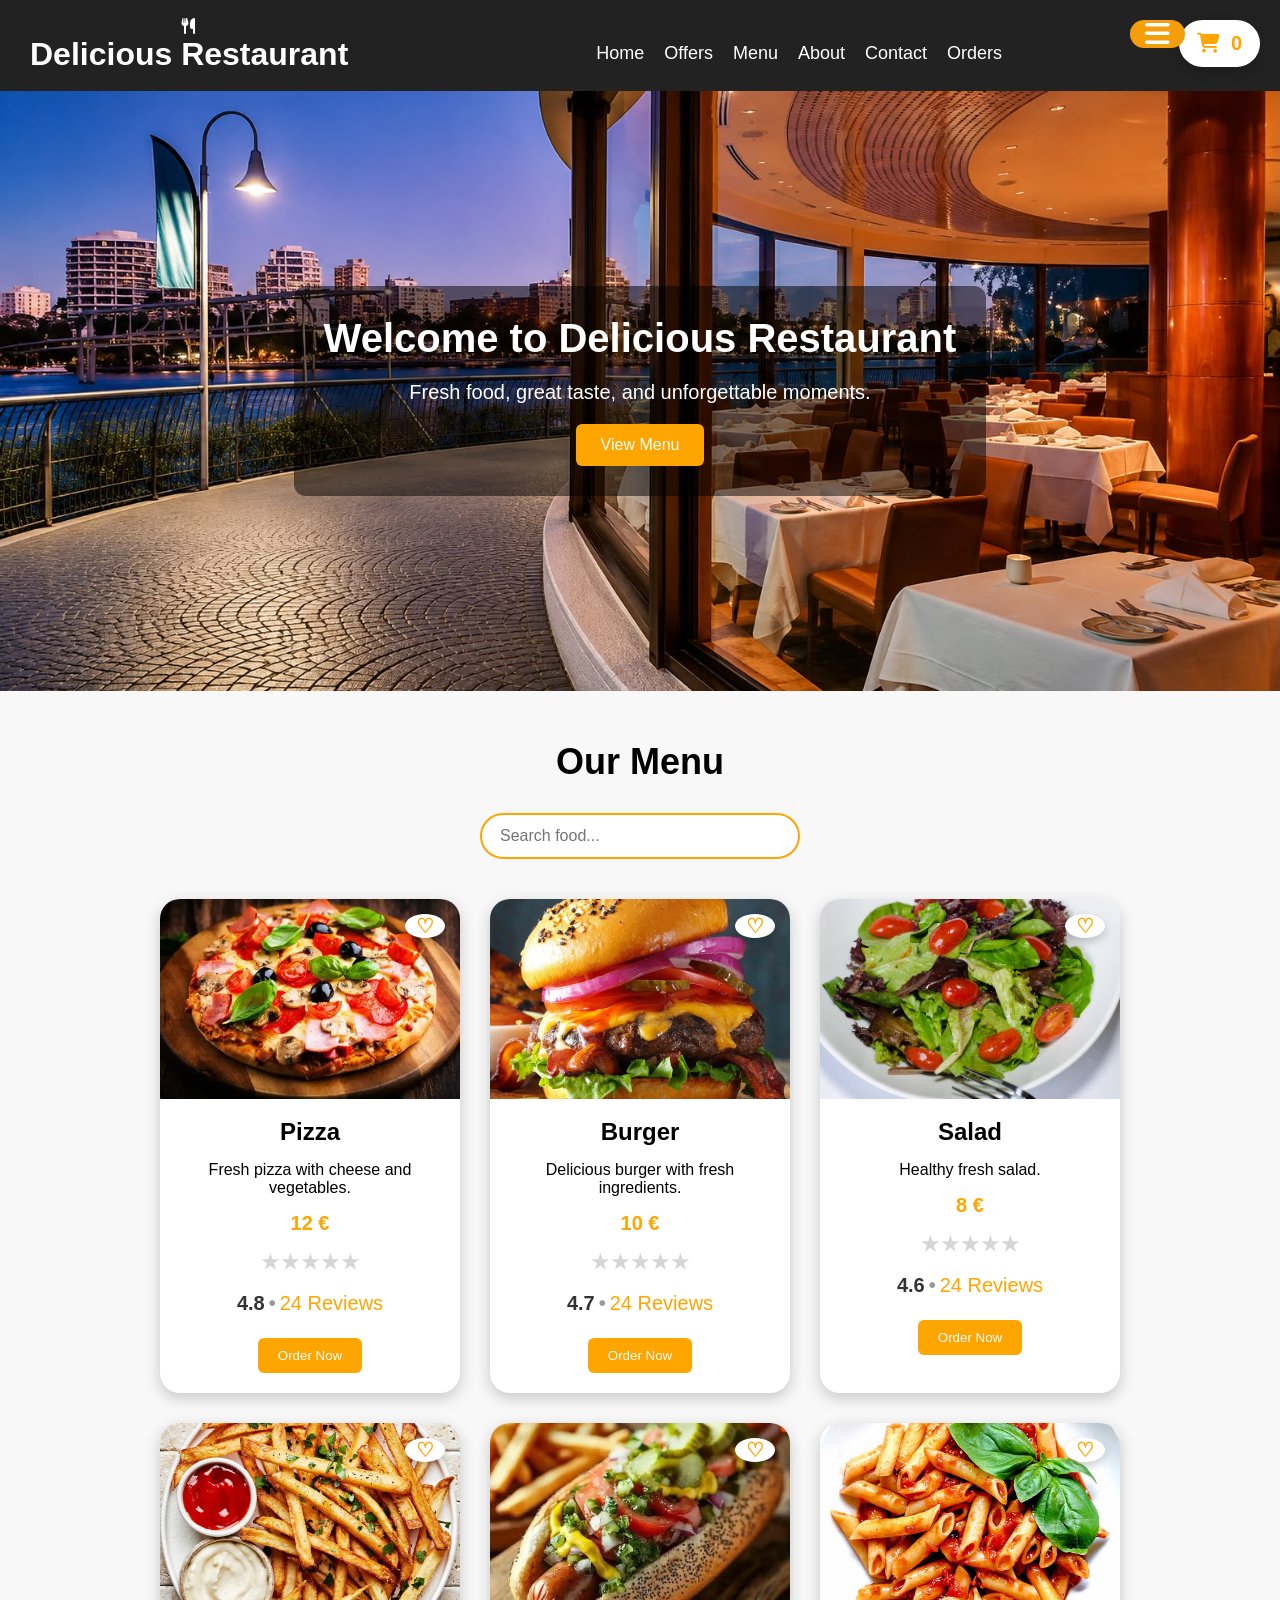
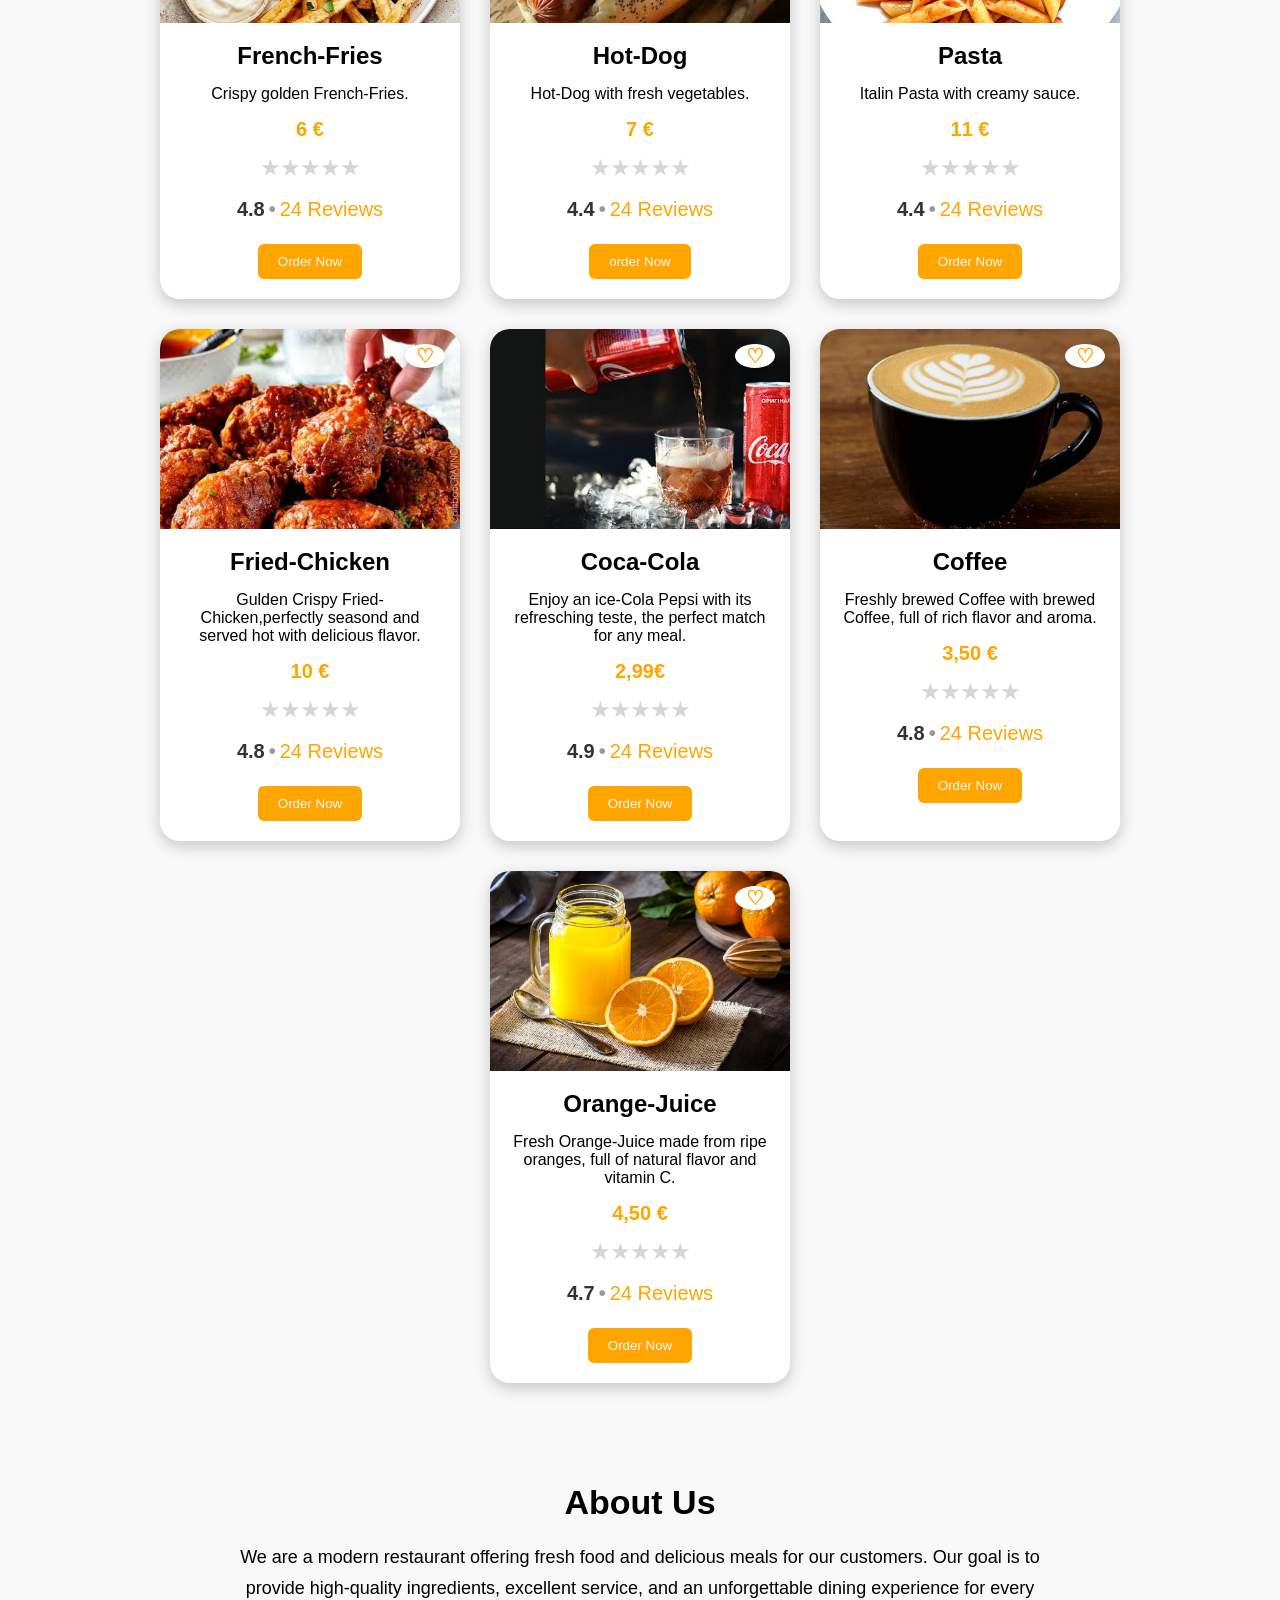
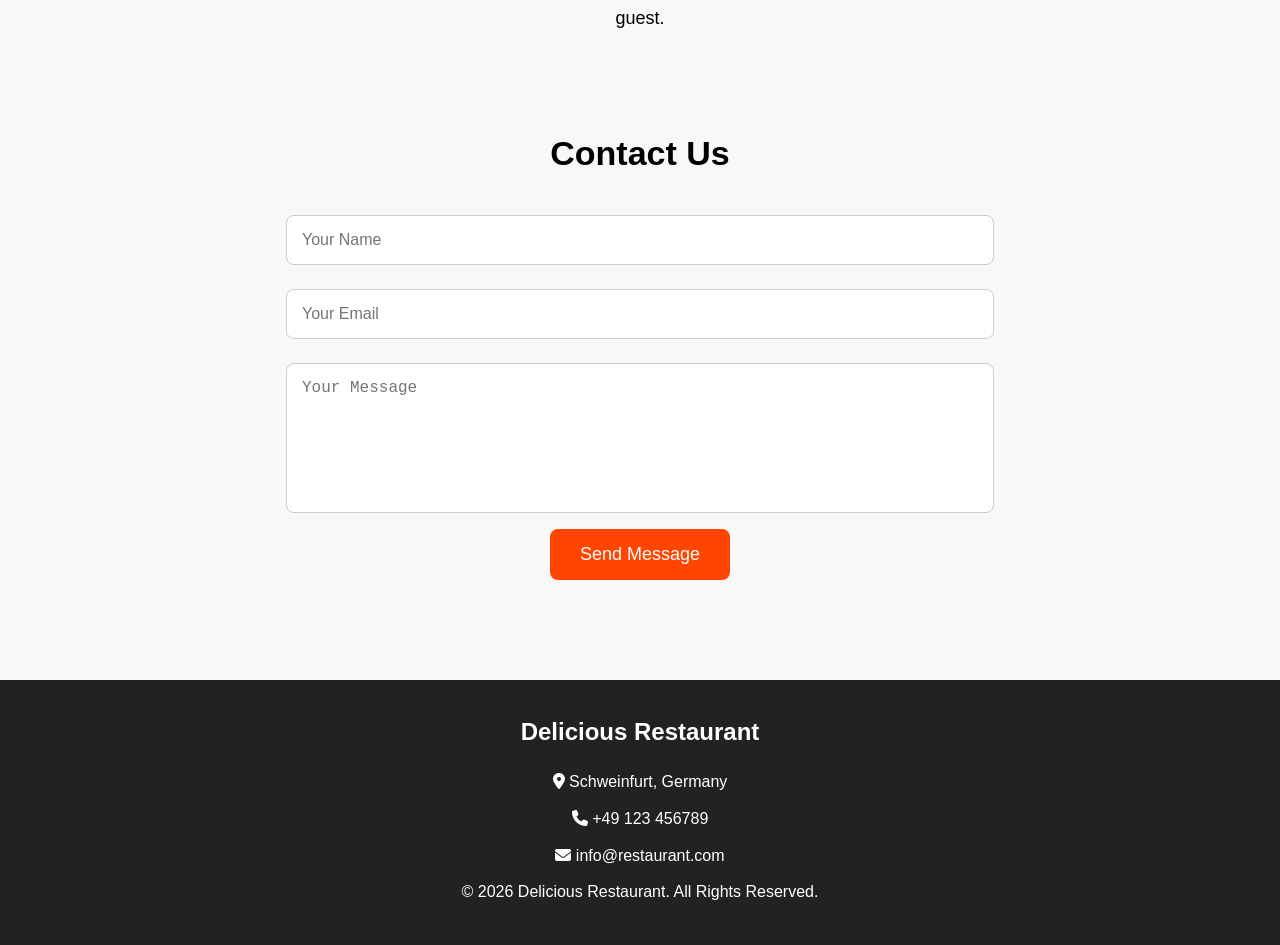
==== index.html @ 7d0567a9 "fix" ====
<!DOCTYPE html>
<html lang="en">

<head>
    <link rel="preconnect" href="https://fonts.googleapis.com">
<link rel="preconnect" href="https://fonts.gstatic.com" crossorigin>

<link href="https://fonts.googleapis.com/css2?family=Playfair+Display:wght@700&family=Poppins:wght@300;400;500;600&display=swap" rel="stylesheet">
    
    <meta charset="UTF-8">
    <meta name="viewport" content="width=device-width, initial-scale=1.0">

    <title>Delicious Restaurant</title>

    <link rel="stylesheet" href="style.css">

    <link rel="stylesheet"
        href="https://cdnjs.cloudflare.com/ajax/libs/font-awesome/6.7.2/css/all.min.css">
</head>

<body>
    <header>

    <!-- Logo -->
    <div class="logo">
            <i class="fa-solid fa-utensils"></i>
            <h1>Delicious <span> Restaurant</span></h1>
    </div>

    <!-- Desktop Navigation -->
    <nav class="navbar">
        <a href="#home" class="active">Home</a>
        <a href="javascript:void(0)" onclick="openOffers()">Offers</a>
        <a href="#menu">Menu</a>
        <a href="#about">About</a>
        <a href="#contact">Contact</a>
        <a href="Orders.html">Orders</a>
    </nav>

    <!-- Right Icons -->
    <div class="header-right">

        <div class="menu-toggle" onclick="toggleMenu()">
            <i class="fa-solid fa-bars"></i>
        </div>

        <div class="cart-icon" onclick="openCart()">
            <i class="fa-solid fa-cart-shopping"></i>
            <span id="orderCount">0</span>
        </div>

    </div>

    <!-- Cart -->
    <div class="order-box" id="cartbox">

        <span class="close-btn" onclick="closecart()">
            <i class="fa-solid fa-xmark"></i>
        </span>

        <h4>Cart</h4>

        <ul id="orderList"></ul>

        <p id="emptyCart">
            Your cart is empty.
        </p>

        <h5>
            Total:
            <span id="totalprice">0</span> €
        </h5>

        <div class="cart-buttons">

            <button class="main-btn" onclick="clearorders()">
                Clear Orders
            </button>

            <button class="main-btn" onclick="checkout()">
                Checkout
            </button>

        </div>

    </div>

</header>

<div class="side-menu" id="sideMenu">

    <span class="close-menu" onclick="closeMenu()">
        <i class="fa-solid fa-xmark"></i>
    </span>

    <a href="#home">
        <i class="fa-solid fa-house"></i>
        Home
    </a>

    <a href="javascript:void(0)" onclick="openOffers()">
        <i class="fa-solid fa-gift"></i>
        Offers
    </a>

    <a href="#menu">
        <i class="fa-solid fa-utensils"></i>
        Menu
    </a>

    <a href="#about">
        <i class="fa-solid fa-circle-info"></i>
        About
    </a>

    <a href="#contact">
        <i class="fa-solid fa-envelope"></i>
        Contact
    </a>

    <a href="Orders.html">
        <i class="fa-solid fa-box"></i>
        Orders
    </a>

</div>

    <section class="hero" id="home">

        <div class="hero-content">

            <h2>Welcome to Delicious Restaurant</h2>

            <p>
                Fresh food, great taste, and unforgettable moments.
            </p>

            <a href="#menu">View Menu</a>

        </div>

</section>

    <section class="menu" id="menu">

        <h2>Our Menu</h2>

        <input
            type="text"
            id="searchInput"
            class="search-box"
            placeholder="Search food..."
            onkeyup="searchfood()" >
       
        <div class="cards">
            <div class="card">
            <span class="favorite" onclick="toggleFavorite(this)">♡</span>

                <img src="images/pizza1.jpg" alt="Pizza">

                <h3>Pizza</h3>

                <p>Fresh pizza with cheese and vegetables.</p>

                <span>12 €</span>
                <div class="rating">

    <div class="stars">
        <span onclick="rateFood(this,1)">★</span>
        <span onclick="rateFood(this,2)">★</span>
        <span onclick="rateFood(this,3)">★</span>
        <span onclick="rateFood(this,4)">★</span>
        <span onclick="rateFood(this,5)">★</span>
    </div>

    <div class="review-text">
        <span class="average">4.8</span>
        <span class="dot">•</span>
        <span class="review">24 Reviews</span>
    </div>

</div>
                <button onclick="orderFood('pizza',12)">
                    Order Now
                </button>
            </div>

            <div class="card">
                <span class="favorite" onclick="toggleFavorite(this)">♡</span>
                <img src="images/burger.jpg" alt="Burger">

                <h3>Burger</h3>

                <p>Delicious burger with fresh ingredients.</p>

                <span>10 €</span>

                <div class="rating">

    <div class="stars">
        <span onclick="rateFood(this,1)">★</span>
        <span onclick="rateFood(this,2)">★</span>
        <span onclick="rateFood(this,3)">★</span>
        <span onclick="rateFood(this,4)">★</span>
        <span onclick="rateFood(this,5)">★</span>
    </div>

    <div class="review-text">
        <span class="average">4.7</span>
        <span class="dot">•</span>
        <span class="review">24 Reviews</span>
    </div>

</div>
                <button onclick="orderFood('burger',10)">
                    Order Now
                </button>

            </div>

            <div class="card">
              <span class="favorite" onclick="toggleFavorite(this)">♡</span>
                <img src="images/salad.jpg" alt="Salad">
                <h3>Salad</h3>
                <p>Healthy fresh salad.</p>
                <span>8 €</span>

                <div class="rating">

    <div class="stars">
        <span onclick="rateFood(this,1)">★</span>
        <span onclick="rateFood(this,2)">★</span>
        <span onclick="rateFood(this,3)">★</span>
        <span onclick="rateFood(this,4)">★</span>
        <span onclick="rateFood(this,5)">★</span>
    </div>

    <div class="review-text">
        <span class="average">4.6</span>
        <span class="dot">•</span>
        <span class="review">24 Reviews</span>
    </div>

</div>
                <button onclick="orderFood('salad',8)">
                    Order Now
                </button>

            </div>
            <div class="card">
               <span class="favorite" onclick="toggleFavorite(this)">♡</span>
                <img src="images/French-Fries.jpg" alt="French-Fries">
                <h3>French-Fries</h3>
                <p>Crispy golden French-Fries.</p>

                <span>6 €</span>

                <div class="rating">

    <div class="stars">
        <span onclick="rateFood(this,1)">★</span>
        <span onclick="rateFood(this,2)">★</span>
        <span onclick="rateFood(this,3)">★</span>
        <span onclick="rateFood(this,4)">★</span>
        <span onclick="rateFood(this,5)">★</span>
    </div>

    <div class="review-text">
        <span class="average">4.8</span>
        <span class="dot">•</span>
        <span class="review">24 Reviews</span>
    </div>

</div>
                <button onclick="orderFood('French-Fries',6)">Order Now</button>
            </div>
            <div class="card">
               <span class="favorite" onclick="toggleFavorite(this)">♡</span>
                <img src="images/Hot-Dog.jpg" alt="Hot-Dog">
                <h3>Hot-Dog</h3>
                <p>Hot-Dog with fresh vegetables.</p>
                <span>7 €</span>

                <div class="rating">

    <div class="stars">
        <span onclick="rateFood(this,1)">★</span>
        <span onclick="rateFood(this,2)">★</span>
        <span onclick="rateFood(this,3)">★</span>
        <span onclick="rateFood(this,4)">★</span>
        <span onclick="rateFood(this,5)">★</span>
    </div>

    <div class="review-text">
        <span class="average">4.4</span>
        <span class="dot">•</span>
        <span class="review">24 Reviews</span>
    </div>

</div>
                <button onclick="orderFood('Hot-Dog',7)">order Now</button>
            </div> 
            <div class="card">
               <span class="favorite" onclick="toggleFavorite(this)">♡</span>
                <img src="images/Pasta.jpg" alt="Pasta">
                <h3>Pasta</h3>
                <p>Italin Pasta with creamy sauce.</p>
                <span>11 €</span>

                <div class="rating">

    <div class="stars">
        <span onclick="rateFood(this,1)">★</span>
        <span onclick="rateFood(this,2)">★</span>
        <span onclick="rateFood(this,3)">★</span>
        <span onclick="rateFood(this,4)">★</span>
        <span onclick="rateFood(this,5)">★</span>
    </div>

    <div class="review-text">
        <span class="average">4.4</span>
        <span class="dot">•</span>
        <span class="review">24 Reviews</span>
    </div>

</div>
                <button onclick="orderFood('Pasta',11)">Order Now</button>
            </div>
            <div class="card">
                <span class="favorite" onclick="toggleFavorite(this)">♡</span>
                <img src="images/Fried-Chicken.jpg" alt="Fried-Chicken">
                <h3>Fried-Chicken</h3>
                <p> Gulden Crispy Fried-Chicken,perfectly seasond and served hot with delicious flavor. </p>
                <span>10 €</span>

                <div class="rating">

    <div class="stars">
        <span onclick="rateFood(this,1)">★</span>
        <span onclick="rateFood(this,2)">★</span>
        <span onclick="rateFood(this,3)">★</span>
        <span onclick="rateFood(this,4)">★</span>
        <span onclick="rateFood(this,5)">★</span>
    </div>

    <div class="review-text">
        <span class="average">4.8</span>
        <span class="dot">•</span>
        <span class="review">24 Reviews</span>
    </div>

</div>
                <button onclick="orderFood('Fried-Chicken',10)">Order Now</button>
            </div>
            <div class="card">
               <span class="favorite" onclick="toggleFavorite(this)">♡</span>
                <img src="images/Coca-Cola.jpg" alt="Coca-Cola">
                <h3>Coca-Cola</h3>
                <p>Enjoy an ice-Cola Pepsi with its refresching teste, the perfect match for any meal.</p>
                <span>2,99€</span>

                <div class="rating">

    <div class="stars">
        <span onclick="rateFood(this,1)">★</span>
        <span onclick="rateFood(this,2)">★</span>
        <span onclick="rateFood(this,3)">★</span>
        <span onclick="rateFood(this,4)">★</span>
        <span onclick="rateFood(this,5)">★</span>
    </div>

    <div class="review-text">
        <span class="average">4.9</span>
        <span class="dot">•</span>
        <span class="review">24 Reviews</span>
    </div>

</div>
                <button onclick="orderFood('Coca-Cola',2.99)">Order Now</button>
            </div>
             <div class="card">
                <span class="favorite" onclick="toggleFavorite(this)">♡</span>
                <img src="images/Coffee.jpg" alt="Coffee">
                <h3>Coffee</h3>
                <p>Freshly brewed Coffee with brewed Coffee, full of rich flavor and aroma.</p>
                <span> 3,50 €</span>

                <div class="rating">

    <div class="stars">
        <span onclick="rateFood(this,1)">★</span>
        <span onclick="rateFood(this,2)">★</span>
        <span onclick="rateFood(this,3)">★</span>
        <span onclick="rateFood(this,4)">★</span>
        <span onclick="rateFood(this,5)">★</span>
    </div>

    <div class="review-text">
        <span class="average">4.8</span>
        <span class="dot">•</span>
        <span class="review">24 Reviews</span>
    </div>

</div>
                <button onclick="orderFood('Coffee',3.50)"> Order Now </button>
             </div>
             <div class="card"> 
               <span class="favorite" onclick="toggleFavorite(this)">♡</span>
                <img src="images/Orange-Juice.jpg" alt="Orange-Juice">
                <h3>Orange-Juice</h3>
                <p>Fresh Orange-Juice made from ripe oranges, full of natural flavor and vitamin C.</p>
                <span> 4,50 €</span>

                <div class="rating">

    <div class="stars">
        <span onclick="rateFood(this,1)">★</span>
        <span onclick="rateFood(this,2)">★</span>
        <span onclick="rateFood(this,3)">★</span>
        <span onclick="rateFood(this,4)">★</span>
        <span onclick="rateFood(this,5)">★</span>
    </div>

    <div class="review-text">
        <span class="average">4.7</span>
        <span class="dot">•</span>
        <span class="review">24 Reviews</span>
    </div>

</div>
                <button onclick="orderFood('Orange-Juice',4.50)">Order Now</button>
             </div>
        </div>

        <div class="offers-box" id="offersBox">
            <span class="close-btn" onclick="closeOffers()">
                <i class="fa-solid fa-xmark"></i>
            </span>
            <h4>🔥 Today's Special offers</h4>
            <p class="countdown">
                ⏰ Offer ends in:
                <span id="timer">00.00.00</span>
            </p>

            <div class="offer-card">
                <img src="images/pizza1.jpg" alt="pizza">
                <h3>Pizza</h3>
            <p>Get 20% OFF on all pizzas today</p>
            <span> Only 9.6 € </span>
            <button onclick="orderFood('pizza',9.2)">Order Now</button>
            </div>

            <div class="offer-card">
                <img src="images/burger.jpg" alt="Burger">
                <h3>burger</h3>
                <p>Buy one burger and get one free.</p>
                <span>Only 10 €</span>
                <button onclick="orderFood('burger',10)">Order Now</button>
            </div>
        </div>
    </section>

    <section class="about" id="about">

        <h2>About Us</h2>

        <p>
            We are a modern restaurant offering fresh food and delicious
            meals for our customers. Our goal is to provide high-quality
            ingredients, excellent service, and an unforgettable dining
            experience for every guest.
        </p>

    </section>

    <section class="contact" id="contact">

        <h2>Contact Us</h2>

        <form>

            <input
                type="text"
                placeholder="Your Name"
                required
            >

            <input
                type="email"
                placeholder="Your Email"
                required
            >

            <textarea
                placeholder="Your Message"
                required
            ></textarea>

            <button type="submit">
                Send Message
            </button>

        </form>

    </section>

    <footer>

        <h3>Delicious Restaurant</h3>

        <p>
            <i class="fa-solid fa-location-dot"></i>
            Schweinfurt, Germany
        </p>

        <p>
            <i class="fa-solid fa-phone"></i>
            +49 123 456789
        </p>

        <p>
            <i class="fa-solid fa-envelope"></i>
            info@restaurant.com
        </p>

        <p>
            &copy; 2026 Delicious Restaurant. All Rights Reserved.
        </p>

    </footer>

    <script src="script.js"></script>

    <button id="topBtn" onclick="goTop()">
        <i class="fa-solid fa-arrow-up"></i>
        
    </button>

</body>

</html>
---- style.css ----
/* ===========================
   Reset
=========================== */

* {
    margin: 0;
    padding: 0;
    box-sizing: border-box;
}

html {
    scroll-behavior: smooth;
}

body {
    font-family: Arial, Helvetica, sans-serif;
    background-color: #f8f8f8;
}

/* ===========================
   Header
=========================== */

header {
    position: sticky;
    top: 0;
    z-index: 1000;
    background-color: #222;
    color: white;
    padding: 18px 30px;
    text-align: center;
    display: flex;
    justify-content: space-between;
    align-items: center;
    flex-wrap: nowrap;
}

nav {
    display: flex;
    justify-content: center;
    gap: 20px;
    margin-top: 15px;
    flex-wrap: wrap;
}

nav a {
    color: white;
    text-decoration: none;
    font-size: 18px;
    transition: 0.3s;
}

nav a:hover {
    color: orange;
}

/* ===========================
   Sections
=========================== */

section {
    padding: 50px;
    text-align: center;
}

/* ===========================
   Hero
=========================== */

.hero {
    background-image: url("images/food1.jpg");
    background-size: cover;
    background-position: center;
    height: 600px;

    display: flex;
    justify-content: center;
    align-items: center;

    padding: 100px 20px;
    color: white;
    text-align: center;
}

.hero-content {
    background: rgba(0, 0, 0, 0.5);
    padding: 30px;
    border-radius: 12px;
}

.hero h2 {
    font-size: 40px;
}

.hero p {
    margin: 20px 0;
    font-size: 20px;
}

.hero a {
    display: inline-block;
    background: orange;
    color: white;
    text-decoration: none;
    padding: 12px 25px;
    border-radius: 6px;
    transition: 0.3s;
}

.hero a:hover {
    background: darkorange;
}

/* ===========================
   Menu
=========================== */

.menu h2 {
    font-size: 36px;
    margin-bottom: 30px;
}

.search-box {
    width: 320px;
    max-width: 90%;
    display: block;
    margin: 20px auto 40px;
    padding: 12px 18px;

    border: 2px solid orange;
    border-radius: 30px;

    font-size: 16px;
    outline: none;
}

.search-box:focus {
    border-color: darkorange;
    box-shadow: 0 0 8px rgba(255, 140, 0, 0.3);
}

/* ===========================
   Cards
=========================== */

.cards {
    display: flex;
    justify-content: center;
    gap: 30px;
    flex-wrap: wrap;
}

.favorite{
    position: absolute;
    top: 15px;
    right: 15px;
    width: 40px;
    background: white;
    border-radius: 50%;
    display: flex;
    justify-content: center;
    align-items: center;

    font-size: 22px;
    color: black;
    box-shadow: 0 4px 10px rgba(0,0,0,.2);
    cursor: pointer;
    transition: .3s;
    z-index: 10;

}
.favorite:hover{
    transform: scale(1.15);
}

.favorite.active{
    color: orange;
}

.card {
    position: relative;
    width: 300px;
    background: white;
    border-radius: 20px;
    overflow: hidden;

    cursor: pointer;

    box-shadow: 0 5px 15px rgba(0,0,0,.2);
    transition: .3s;
}

.card:hover {
    transform: translateY(-12px);
    box-shadow: 0 15px 30px rgba(0,0,0,.3);
}

.card img {
    width: 100%;
    height: 200px;
    object-fit: cover;
    transition: .4s;
}

.card:hover img {
    transform: scale(1.08);
}

.card h3 {
    margin: 15px 0;
    font-size: 24px;
}

.card p {
    padding: 0 15px;
    margin-bottom: 15px;
}

.card span {
    display: block;
    margin-bottom: 15px;
    font-size: 20px;
    color: orange;
    font-weight: bold;
}

.card button {
    margin-bottom: 20px;
    padding: 10px 20px;

    border: none;
    border-radius: 6px;

    background: orange;
    color: white;

    cursor: pointer;
    transition: .3s;
}

.card button:hover {
    background: darkorange;
}
/* ===========================
   About
=========================== */

.about {
    background: #f8f8f8;
}

.about h2 {
    font-size: 34px;
    margin-bottom: 20px;
}

.about p {
    max-width: 800px;
    margin: auto;
    font-size: 18px;
    line-height: 1.7;
}

/* ===========================
   Contact
=========================== */

.contact h2 {
    font-size: 34px;
    margin-bottom: 30px;
}

.contact form {
    width: 60%;
    margin: auto;
}

.contact input,
.contact textarea {
    width: 100%;
    padding: 15px;
    margin: 12px 0;

    border: 1px solid #ccc;
    border-radius: 8px;

    font-size: 16px;
}

.contact textarea {
    height: 150px;
    resize: none;
}

.contact button {
    background: orangered;
    color: white;

    border: none;
    border-radius: 8px;

    padding: 15px 30px;
    font-size: 18px;

    cursor: pointer;
    transition: .3s;
}

.contact button:hover {
    background: darkorange;
}

/* ===========================
   Footer
=========================== */

footer {
    background: #222;
    color: white;
    text-align: center;

    padding: 30px;
    margin-top: 50px;

    line-height: 1.8;
}

footer h3 {
    margin-bottom: 15px;
    font-size: 24px;
}

footer p {
    margin: 8px 0;
}

/* ===========================
   Cart Icon
=========================== */

.cart-icon {
    position: fixed;
    top: 20px;
    right: 20px;

    background: white;
    color: orange;

    padding: 12px 18px;

    border-radius: 30px;

    cursor: pointer;

    font-size: 20px;
    font-weight: bold;

    box-shadow: 0 5px 15px rgba(0,0,0,.2);

    z-index: 1001;

    margin-left: 20px;
}

.cart-icon span {
    margin-left: 5px;
    color: orange;
}

/* ===========================
   Cart Box
=========================== */

.order-box {
    position: fixed;
    max-height: 80vh;
    overflow-y: auto;

    top: 100px;
    right: -420px;

    width: 380px;

    background: white;

    padding: 20px;

    border: 2px solid #ff8c42;
    border-radius: 15px;

    box-shadow: 0 10px 30px rgba(0,0,0,.3);

    transition: .4s;

    z-index: 1000;

    color: black;
}

.order-box.show {
    right: 20px;
}

.order-box h4 {
    text-align: center;
    color: #ff6b00;
    margin-bottom: 20px;
    font-size: 22px;
}

.order-box h5 {
    text-align: center;
    color: #ff6b00;
    margin: 20px 0;
}

.order-box ul {
    list-style: none;
    padding: 0;
}

.order-box li {
    display: flex;
    align-items: center;
    gap: 10px;

    margin-bottom: 12px;

    padding: 12px;

    background: #f8f8f8;

    border-left: 4px solid orange;
    border-radius: 8px;
}

.close-btn {
    position: absolute;

    top: 10px;
    right: 15px;

    font-size: 18px;
    cursor: pointer;

    color: #666;

    transition: .3s;
}

.close-btn:hover {
    color: red;
}

.main-btn {
    width: 100%;

    padding: 12px;

    margin-top: 15px;

    border: none;
    border-radius: 8px;

    background: orange;
    color: white;

    cursor: pointer;

    transition: .3s;
}

.main-btn:hover {
    background: darkorange;
}
/* ===========================
   Cart Items
=========================== */

.cart-item {
    display: flex;
    align-items: center;
    gap: 10px;
    position: relative;
    padding: 10px;
    font-size: 14px;
}

.cart-item span {
    flex: 1;
    font-weight: 600;
}

.cart-img {
    width: 40px;
    height: 40px;
    object-fit: cover;
    border-radius: 8px;
    flex-shrink: 0;
}

/* ===========================
   Quantity Buttons
=========================== */

.cart-item button {
    width: 28px;
    height: 28px;

    border: none;
    border-radius: 6px;

    background: white;
    color: #333;

    font-size: 18px;
    font-weight: bold;

    cursor: pointer;
    transition: .2s;
}

.cart-item button:hover {
    background: #f5f5f5;
}

/* ===========================
   Delete Button
=========================== */

.delete-btn {
    width: 24px !important;
    height: 24px !important;

    display: flex;
    justify-content: center;
    align-items: center;

    border: none;
    border-radius: 50%;

    background: #f5f5f5;
    color: #666;

    cursor: pointer;
    transition: .3s;
}

.delete-btn:hover {
    color: red;
    background: #ffe5e5;
}

/* ===========================
   Cart Buttons
=========================== */

.cart-buttons {
    display: flex;
    justify-content: center;
    gap: 10px;
    margin-top: 20px;
}

.cart-buttons .main-btn {
    width: 120px;
    margin-top: 0;
}

#emptyCart {
    text-align: center;
    color: gray;
    margin-top: 15px;
}

.offers-box{
    position: fixed;
    top: 80px;
    right: -450px;
    width: 380px;
    height: 500px;
    background: #fff;
    border-radius: 15px;
    box-shadow: 0 10px 30px rgba(0,0,0,.3);
    padding: 20px;
    overflow-y: auto;
    transition: .4s;
    z-index: 1000;
}

.offers-box.show{
    right: 20px;
}

.offers-box h4{
    text-align: center;
    color: #ff6600;
    margin-bottom: 20px;
}

.offer-card{
    background: #f8f8f8;
    border-radius: 12px;
    padding: 15px;
    margin-bottom: 20px;
    text-align: center;
}

.offer-card img{
    width: 100%;
    height: 180px;
    object-fit: cover;
    border-radius: 10px;
}

.offer-card h3{
    margin: 10px 0;
}

.offer-card p{
    font-size: 14px;
    color: #555;
}

.offer-card span{
    display: block;
    font-size: 20px;
    color: #ff6600;
    font-weight: bold;
    margin: 10px 0;
}

.offer-card button{
    background: #ff6600;
    color: white;
    border: none;
    padding: 10px 20px;
    border-radius: 8px;
    cursor: pointer;
}

.offer-card button:hover{
    background: #e65c00;
}

/*============================
Back To Top Button 
================================*/

#topBtn{
    position: fixed;
    bottom: 25px;
    right: 25px;

    width: 55px;
    height: 55px;
    border: none;
    border-radius: 50%;

    background: #ff6600;
    color: white;

    font-size: 22px;
    cursor: pointer;

    display: none;

    box-shadow:  0 6px 18px rgba(0, 0, 0, .3);

    transition: all .3s ease;

    z-index: 999;
}

#topbtn:hover{
    background: #e65c00;
    transform: translateY(-5px) scale(1.08);
    
}



/*==================================
Checkout
====================================*/




.checkout {
    padding: 8-px 40px 40px;
    background: #f8f8f8;
    min-height: 100vh;

}

.checkout h2{
    text-align: center;
    font-size: 36px;
    margin-bottom: 40px;
    color: #333;
}

.checkout-form{
    max-width: 650px;
    margin: auto;
    background: white;
    padding: 35px;
    border-radius: 15px;
    box-shadow: 0 10px 30px rgba(0, 0, 0, .15);

}

.checkout-form input,
.checkout-form textarea,
.checkout-form select{

    width: 100%;
    padding: 15px;
    margin-bottom: 20px;

    border: 1px solid #ccc;
    border-radius: 8px;

    font-size: 16px;
    outline: none;

}

.checkout-form textarea{
    height: 120px;
    resize: none;


}

.checkout-form input:focus,
.checkout-form textarea:focus,
.checkout-form select:focus {

    border-color: orange;
    box-shadow: 0 0 8px rgba(222, 165, 0, .3);

}

.checkout-form button{

    width: 100%;
    padding: 15px;

    border: none;
    border-radius: 8px;

    font-size: 18px;
    cursor: pointer;

    transition: .3s;

}

.checkout-form button:hover{

    background: darkorange;

}

.checkout h3 {
    margin-top: 0px;
    margin-bottom: 12px;
    color: #333;
}

.checkout-form input,
.checkout-form select,
.checkout-form textarea{

    height: 55px;
    border-radius: 10px;
    font-size: 16px;
}

.checkout-form textarea{
    height: 120;
    resize: none;
}



/*=================================
success Modal 
====================================*/

.success-modal {

    position: fixed;
    top: 0;
    left: 0;

    width: 100%;
    height: 100%;

    background: rgba(0, 0, 0, .6);

    display: none;

    justify-content: center;
    align-items: center;

    z-index: 2000;
}

    .success-content{

        width: 90%;
        max-width: 450px;

        background: white;

        padding: 40px  30px;
        border-radius: 20px;
        text-align: center;

        box-shadow:  0 10px 30px rgba(0, 0, 0, .3);

        animation: popup .4s ease;

    }

    .success-icon{

        font-size: 70px;
        margin-bottom: 20px;


    }

    .success-content h2{

        color: #28a745;
        margin-bottom: 15px;

    }

    .success-content p{
        font-size: 18px;
        color: #555;

        line-height: 1.7;

        margin-bottom: 25px;

    }
    .success-content button {

        background: orange;
        color: white;
        border: none;
        padding: 14px 30px;
        border-radius: 8px;

        font-size: 17px;
        cursor: pointer;
        transition: .3s;
    }

    .success-content button:hover{
        background: darkorange;

    }

    @keyframes popup{
        form{

            transform: scale(.7);
            opacity: 0;
        }

        to{
            transform: scale(1);
            opacity: 1;
        }
    }

/* ===========================
   Mobile Responsive
=========================== */

.menu-toggle{
    position: fixed;
    top: 20px;
    right: 95px;
    width: 55px;
    background: #f59e0b;
    border-radius: 15px;
justify-content: center;
align-items: center;
    display: flex;
    font-size: 28px;
    color: white;
    cursor: pointer;
    z-index: 3000;
}

@media (max-width:770px){

    header{
        position: relative;
        display: flex;
        justify-content: space-between;
        align-items: center;
        flex-wrap: wrap;
    }

    .logo{
        flex: none;
        margin: left 5%;
    }

    .logo h1{
        font-size: 18px;
    }

    .menu-toggle{
        display: block;
        font-size: 25px;
        color:white;
        cursor: pointer;
        position: absolute;
        right: 90px;
        top: 20px;
        z-index: 2000;
    }

    nav{
        display: none;
        position: absolute;
        top: 100%;
        left: 0;
        width: 100%;
        background: #222;
        flex-direction: column;
        text-align: center;
        padding: 20px 0;
        gap: 20px;
    }

    nav.active{
        display: flex;
    }

    .hero{
        height: auto;
        padding: 80px 20px;
    }

    .hero h2{
        font-size: 30px;
    }

    .hero p{
        font-size: 18px;
    }

    .cards{
        flex-direction: column;
        align-items: center;
    }

    .card{
        width: 90%;
        max-width: 350px;
    }

    .contact form{
        width: 90%;
    }

    .order-box{
        width: 90%;
        right: -100%;
    }

    .order-box.show{
        right: 5%;
    }

    .cart-icon{
        right: 15px;
        top: 15px;
        padding: 8px 12px;
        font-size: 18px;
        border-radius: 25px;
    }

    .offers-box{
        width: 90%;
        right: -100%;
    }

    .offers-box.show{
        right: 5%;
    }
}


/*=================
Counddown
===================*/

.countdown{
    text-align: center;
    margin: 15px 0;
    font-size: 18px;
    font-weight: bold;
    color: #333;

}

#timer{
    display: inline-block;
    margin-top: 8px;
    padding: 8px 15px;
    background: #ff6600;
    color: white;
    border-radius: 8px;
    font-size: 22px;
    letter-spacing: 2px;

}
/*===================================
CheckoutItems
=====================================*/


.checkout-item{
    display:flex;
    align-items:center;
    gap:20px;
    background:#fff;
    padding:15px;
    border-radius:12px;
    margin:15px 0;
    box-shadow:0 5px 15px rgba(0,0,0,0.1);
}

.checkout-item img{
    width:90px;
    height:90px;
    object-fit:cover;
    border-radius:10px;
}

.checkout-item h4{
    margin-bottom:8px;
}

.checkout-item p{
    margin:4px 0;
}



/*==============================
Order-Summary
================================*/


.order-summary{
    background:#f8f8f8;
    padding:20px;
    border-radius:15px;
    margin:30px 0;
    border:1px solid #ddd;
}

.order-summary h3{
    margin-bottom:15px;
}

#totalPrice{
    color:#ff6600;
    font-weight:bold;
    font-size:24px;
}

/*===============================
Payment
================================*/

.payment{
    max-width: 500px;
    margin: 80px auto;
    padding: 30px;
    background: #fff;
    border-radius: 15px;
    box-shadow: 0 5px 20px rgba(0,0,0,0.1);
    text-align: center;
}

.payment h2{
    margin-bottom: 10px;
}

.payment-text{
    color: #666;
    margin-bottom: 30px;
}

.payment-methods{
    display: flex;
    flex-direction: column;
    gap: 15px;
}

.payment-btn{
    width: 100%;
    padding: 15px;
    font-size: 18px;
    border: none;
    border-radius: 10px;
    cursor: pointer;
    background: #f5f5f5;
    transition: 0.3s;
}

.payment-btn:hover{
    background: #ff6b35;
    color: white;
    transform: translateY(-2px);
}



/*=====================
card-payment
========================*/

.card-payment{
    min-height:100vh;
    display:flex;
    justify-content:center;
    align-items:center;
    background:#f4f6f9;
    padding:40px 20px;
}

.payment-card{
    width:100%;
    max-width:450px;
    background:#fff;
    padding:35px;
    border-radius:20px;
    box-shadow:0 15px 35px rgba(0,0,0,.12);
}

.payment-card h2{
    text-align:center;
    margin-bottom:10px;
    color:#333;
}

.payment-subtitle{
    text-align:center;
    color:#777;
    margin-bottom:30px;
}

.payment-card input{
    width:100%;
    padding:15px;
    margin-bottom:20px;
    border:1px solid #ddd;
    border-radius:10px;
    font-size:16px;
    box-sizing:border-box;
}

.payment-card input:focus{
    outline:none;
    border-color:#ff6600;
}

.card-row{
    display:flex;
    gap:15px;
}

.card-row input{
    flex:1;
}

.pay-btn{
    width:100%;
    padding:16px;
    background:#ff6600;
    color:white;
    border:none;
    border-radius:10px;
    font-size:18px;
    cursor:pointer;
    transition:.3s;
}

.pay-btn:hover{
    background:#e65c00;
    transform:translateY(-2px);
}






/*========================================
payment Card
===========================================*/

.payment-subtitel {
    text-align:center;
    color:#666;
    margin-bottom:15px;
    margin-top: 8px;
}

.card-form{
    display:flex;
    flex-direction:column;
    gap:15px;
}

.card-form input{
    padding:14px;
    border:1px solid #ddd;
    border-radius:10px;
    font-size:16px;
}

.card-row{
    display:flex;
    gap:15px;
}

.card-row input{
    flex:1;
}

.card-logos{
    display:flex;
    justify-content:center;
    gap:15px;
    margin-top:10px;
}

.card-logos img{
    width:55px;
    height:35px;
    object-fit:contain;
}

.payment-btn{
    margin-top:20px;
    padding:15px;
    background:#ff7a00;
    color:white;
    border:none;
    border-radius:10px;
    cursor:pointer;
    font-size:18px;
}

.payment-btn:hover{
    background:#e86800;
}


/*====================
input-row
=======================*/

.input-row{
    display: flex;
    gap: 15px;

}
.input-row input{
    flex: 1;
}
/*==================
Reviews
================================*/

.rating{
    text-align: center;
    margin: 8px 0;
}

.stars{
    display: flex;
    justify-content: center;
    gap: 2px;
    font-size: 22px;
    margin-bottom: 3px;
}

.stars span{
    cursor: pointer;
    color: #d6d6d6;
    transition: 0.2s;
}

.stars span:hover,
.stars span.active{
    color: #ffb400;
}

.review-text{
    display: flex;
    justify-content: center;
    align-items: center;
    gap: 4px;
    margin-top: 2px;
    font-size: 14px;
    color: #666;
}

.review-text .average{
    font-weight: 600;
    color: #333;
}

.review-text .dot{
    color: #999;
}

.review-text .review{
    font-weight: 500;
}




/* ==========================
   Side Menu
========================== */

.side-menu{
    position: fixed;
    top: 0;
    right: -340px;
    width: 320px;
    height: 100vh;
    background: rgba(15,15,20,.97);
    backdrop-filter: blur(12px);
    border-left: 2px solid #f6b73c;
    transition: .4s;
    z-index: 9999;
    padding: 30px;
}

.side-menu.active{
    right: 0;
}

.side-menu a{
    display: flex;
    align-items: center;
    gap: 15px;
    color: white;
    text-decoration: none;
    font-size: 22px;
    margin: 25px 0;
    transition: .3s;
}

.side-menu a:hover{
    color: #f6b73c;
}

.close-menu{
    display: block;
    text-align: right;
    font-size: 32px;
    color: #f6b73c;
    cursor: pointer;
    margin-bottom: 30px;
}
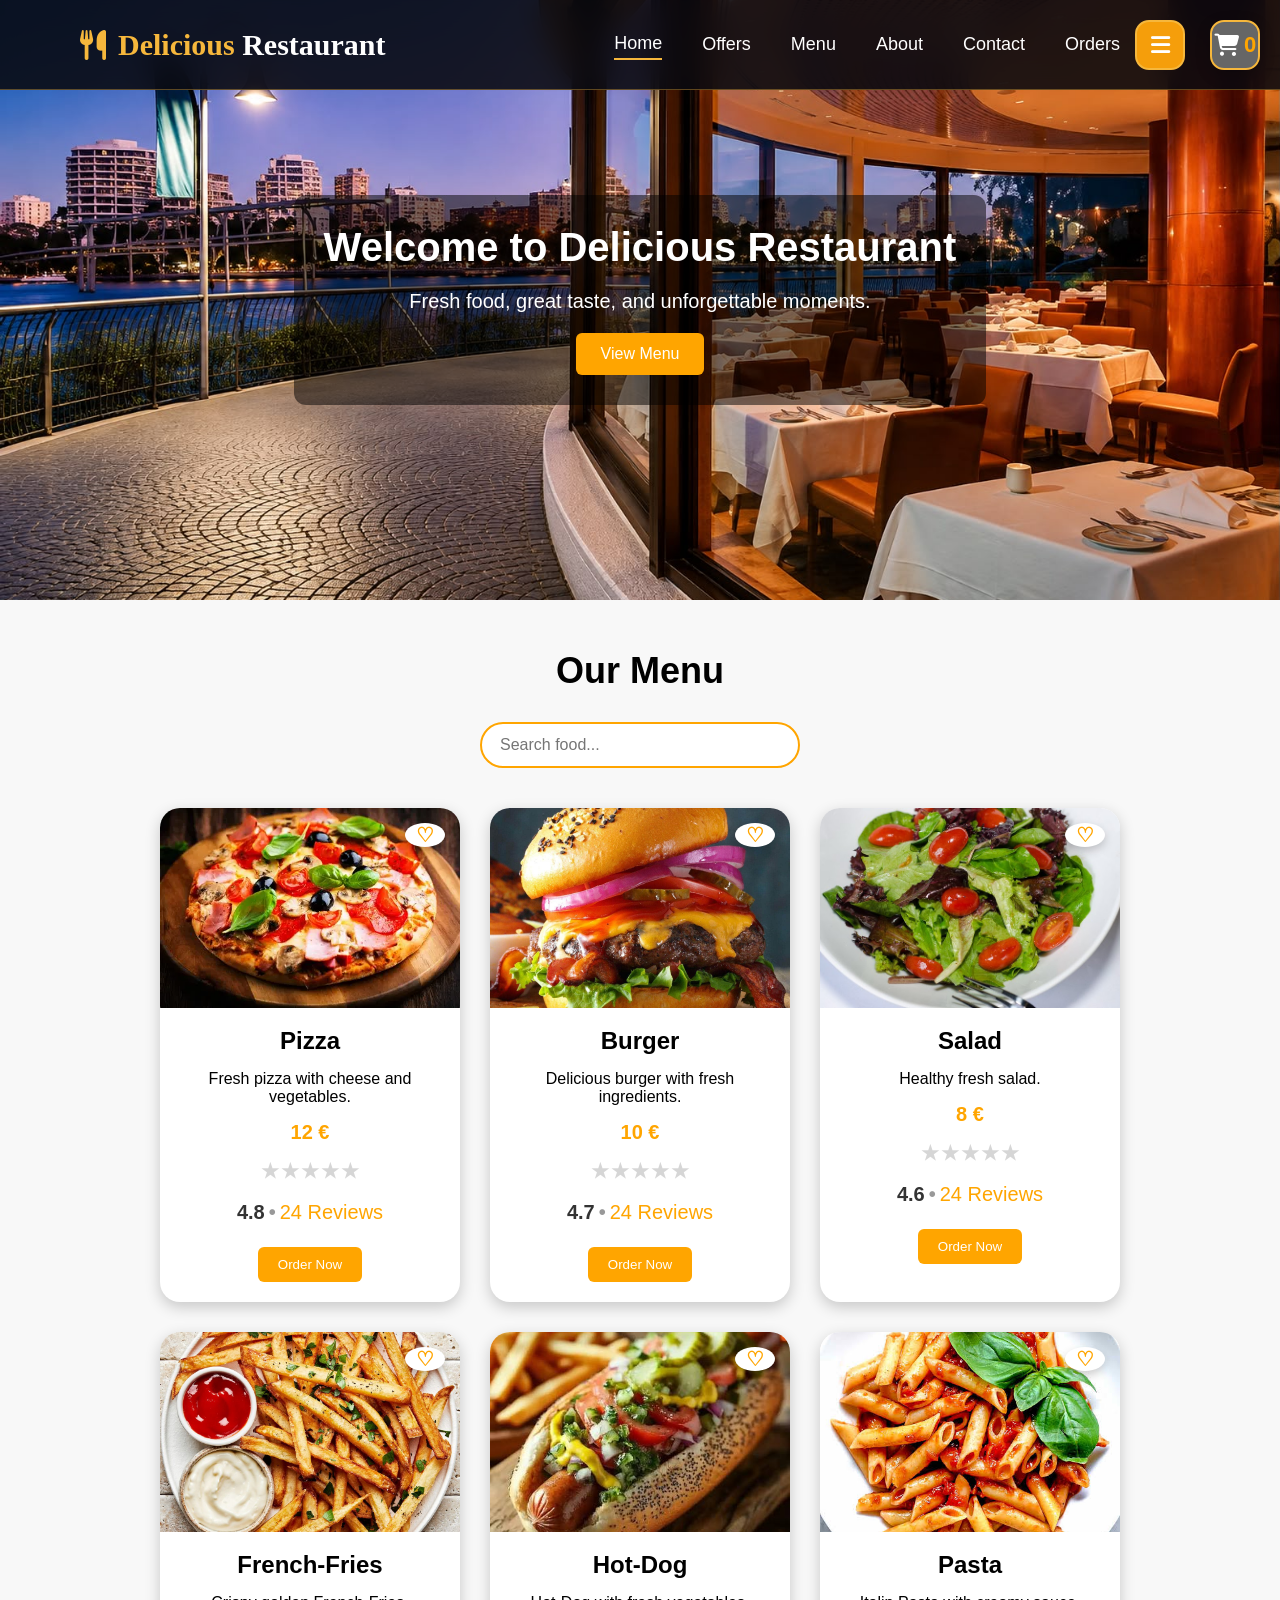
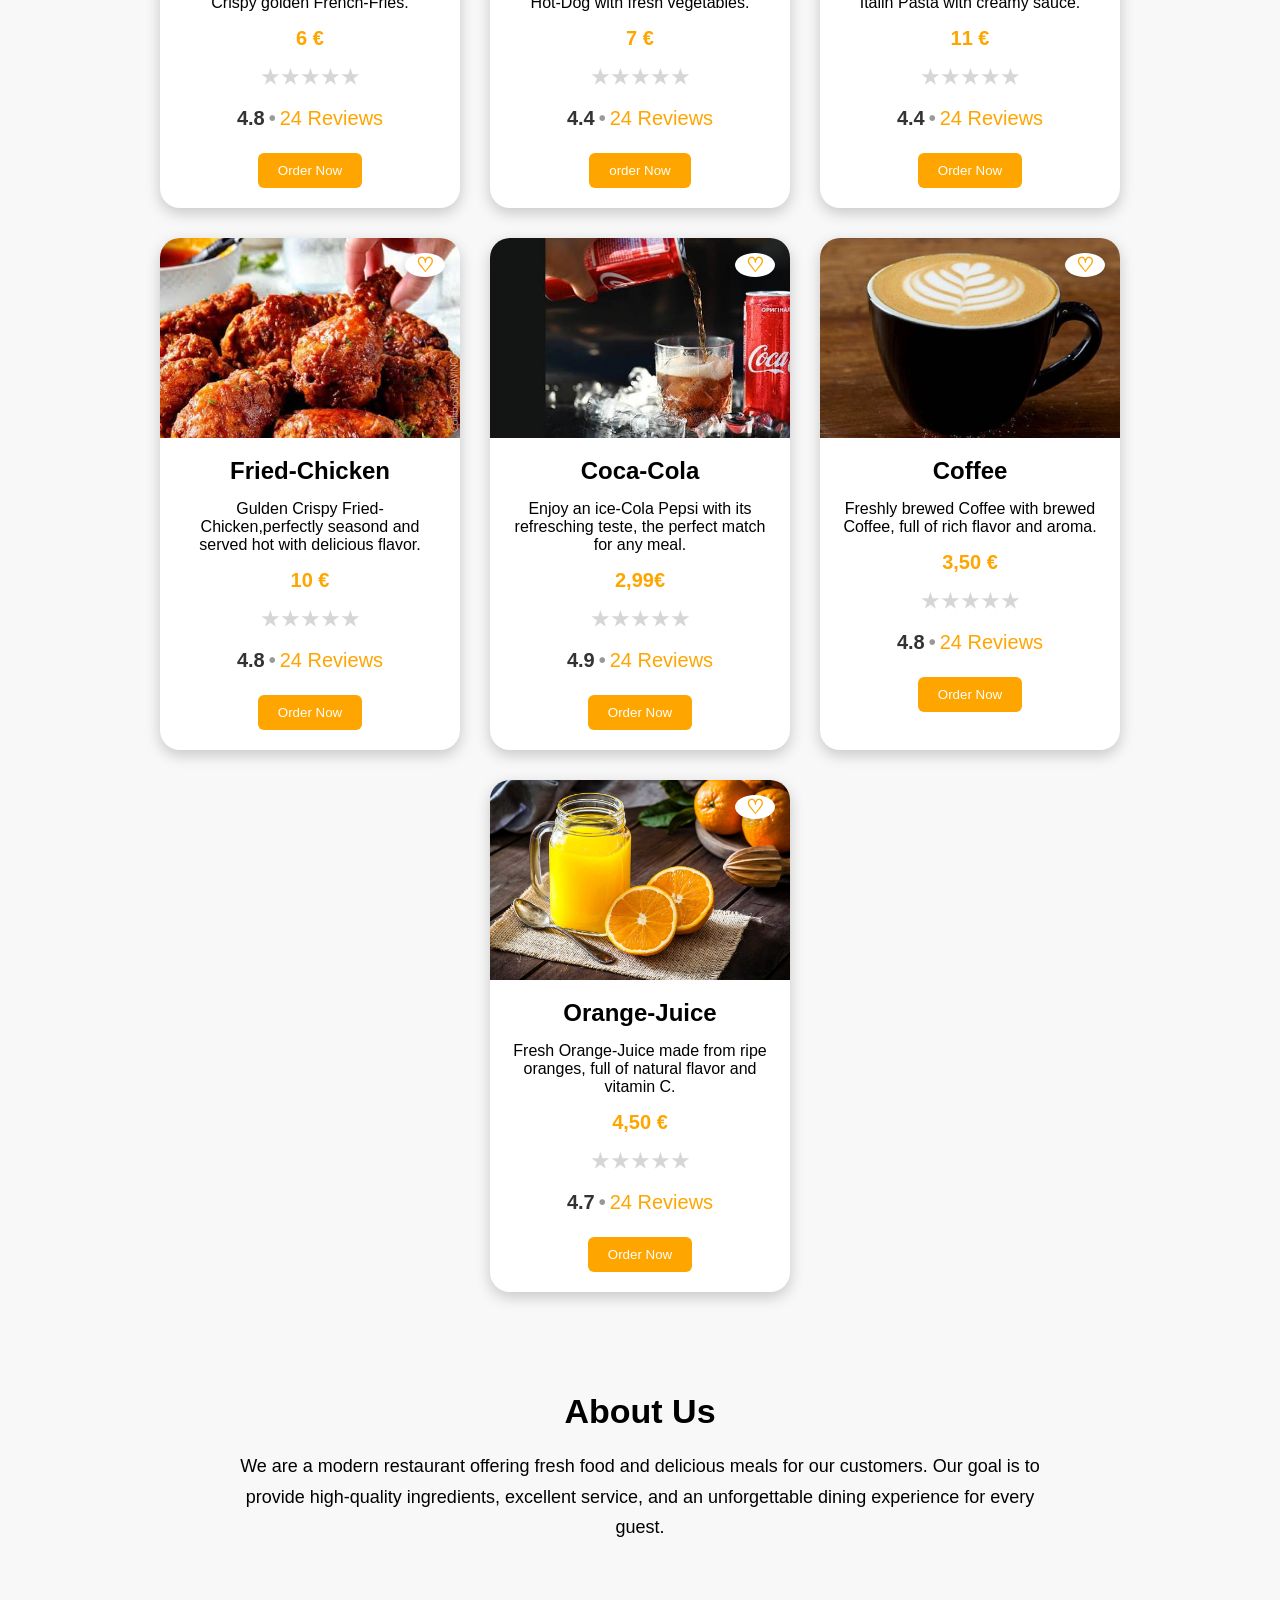
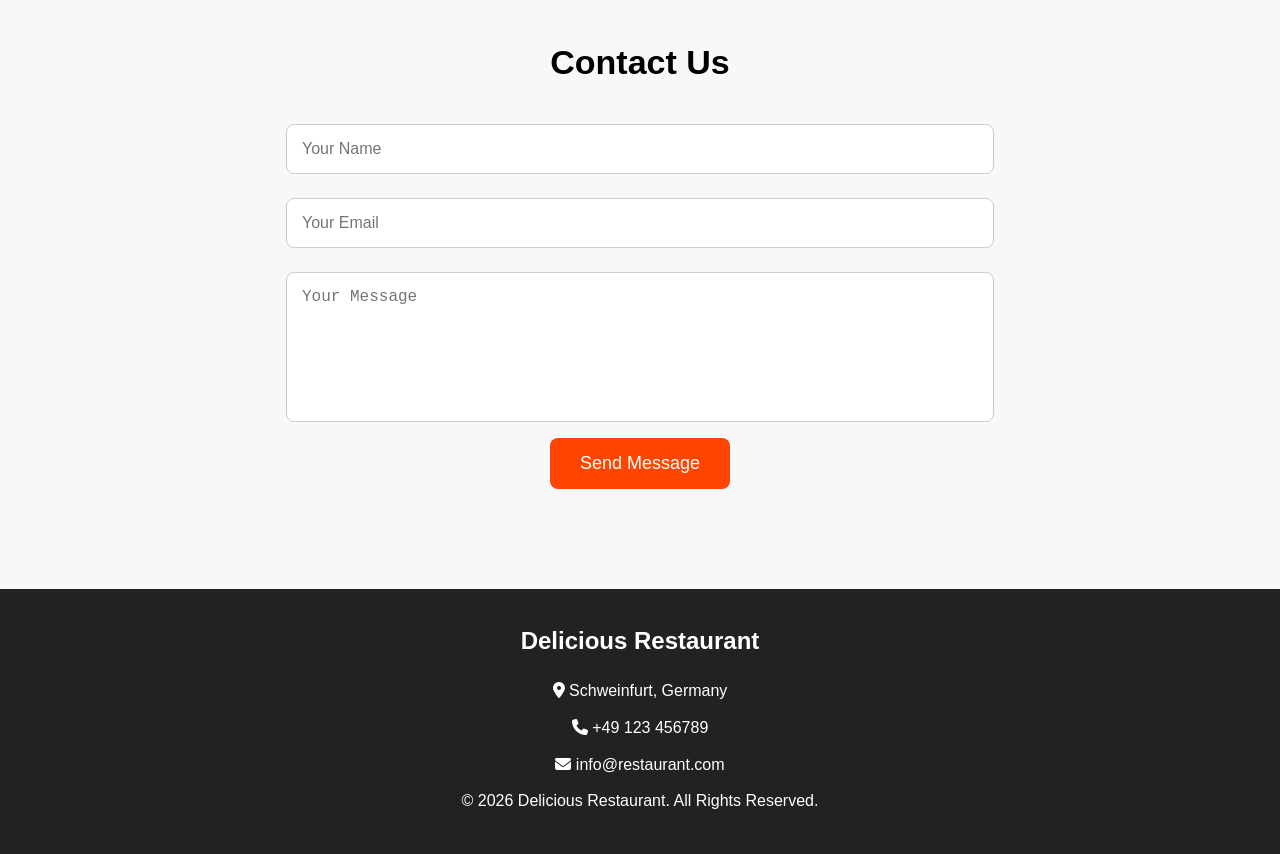
==== commit 54c02a86: "fix" ====
--- a/index.html
+++ b/index.html
@@ -20,7 +20,6 @@
 
 <body>
     <header>
-
     <!-- Logo -->
     <div class="logo">
             <i class="fa-solid fa-utensils"></i>
@@ -36,7 +35,6 @@
         <a href="#contact">Contact</a>
         <a href="Orders.html">Orders</a>
     </nav>
-
     <!-- Right Icons -->
     <div class="header-right">
 
--- a/style.css
+++ b/style.css
@@ -20,40 +20,26 @@
 /* ===========================
    Header
 =========================== */
-
-header {
-    position: sticky;
+   header{
+    position: fixed;
     top: 0;
-    z-index: 1000;
-    background-color: #222;
-    color: white;
-    padding: 18px 30px;
-    text-align: center;
+    left: 0;
+    width: 100%;
+
     display: flex;
     justify-content: space-between;
     align-items: center;
-    flex-wrap: nowrap;
-}
-
-nav {
-    display: flex;
-    justify-content: center;
-    gap: 20px;
-    margin-top: 15px;
-    flex-wrap: wrap;
-}
-
-nav a {
-    color: white;
-    text-decoration: none;
-    font-size: 18px;
-    transition: 0.3s;
-}
-
-nav a:hover {
-    color: orange;
-}
-
+
+    padding: 0 80px;
+    height: 90px;
+
+    background: rgba(10,10,15,.88);
+    backdrop-filter: blur(15px);
+
+    border-bottom: 1px solid rgba(246,183,60,.35);
+
+    z-index: 9999;
+}
 /* ===========================
    Sections
 =========================== */
@@ -343,7 +329,7 @@
     top: 20px;
     right: 20px;
 
-    background: white;
+    background: #666;
     color: orange;
 
     padding: 12px 18px;
@@ -901,6 +887,45 @@
     z-index: 3000;
 }
 
+/*=====================
+logo
+==============================*/
+
+    .logo{
+    display: flex;
+    align-items: center;
+    gap: 12px;
+    flex-shrink: 0;
+}
+.logo h1{
+    font-family: "Playfair Display", serif;
+    font-size: 30px;
+    font-weight: 700;
+    color: white;
+    margin: 0;
+    color: #f6b73c;
+}
+.logo span{
+    color: white;
+}
+.logo i{
+    font-size: 30px;
+    color: #f6b73c;
+}
+
+.navbar{
+    display: flex;
+    align-items: center;
+    margin-left: auto;
+    margin-right: 80px;
+    gap: 35px;
+}
+.header-right{
+    display: flex;
+    align-items: center;
+    gap: 15px;
+}
+
 @media (max-width:770px){
 
     header{
@@ -910,44 +935,23 @@
         align-items: center;
         flex-wrap: wrap;
     }
-
-    .logo{
-        flex: none;
-        margin: left 5%;
-    }
-
-    .logo h1{
-        font-size: 18px;
-    }
-
-    .menu-toggle{
-        display: block;
-        font-size: 25px;
-        color:white;
-        cursor: pointer;
-        position: absolute;
-        right: 90px;
-        top: 20px;
-        z-index: 2000;
-    }
-
-    nav{
-        display: none;
-        position: absolute;
-        top: 100%;
-        left: 0;
-        width: 100%;
-        background: #222;
-        flex-direction: column;
-        text-align: center;
-        padding: 20px 0;
-        gap: 20px;
-    }
-
-    nav.active{
-        display: flex;
-    }
-
+   .menu-toggle{
+    display: flex;
+    justify-content: center;
+    align-items: center;
+    width: 46px;
+    height: 46px;
+    position: absolute;
+    top: 22px;
+    right: 80px;
+    font-size: 20px;
+    color: white;
+    background: #f6b73c;
+    border: 2px solid #f6b73c;
+    border-radius: 12px;
+    cursor: pointer;
+    z-index: 2000;
+}
     .hero{
         height: auto;
         padding: 80px 20px;
@@ -1383,4 +1387,85 @@
     color: #f6b73c;
     cursor: pointer;
     margin-bottom: 30px;
+}
+
+/* ==========================
+   Menu & Cart Icons
+========================== */
+
+.menu-toggle,
+.cart-icon{
+
+    width:50px;
+    height:50px;
+
+    border:2px solid #f6b73c;
+
+    border-radius:14px;
+
+    display:flex;
+    justify-content:center;
+    align-items:center;
+
+    cursor:pointer;
+
+    color:white;
+
+    font-size:22px;
+
+    transition:.3s;
+}
+
+.menu-toggle:hover,
+.cart-icon:hover{
+
+    background:#f6b73c;
+    color:#111;
+}
+
+/* ==========================
+   Desktop Navigation
+========================== */
+
+.navbar{
+    display:flex;
+    align-items:center;
+    gap:40px;
+}
+
+.navbar a{
+    color:white;
+    text-decoration:none;
+    font-size:18px;
+    font-weight:500;
+    transition:.3s;
+    position:relative;
+}
+
+.navbar a:hover,
+.navbar a.active{
+    color:white;
+    border-bottom: 3px solid transparent;
+}
+
+.navbar a::after{
+    content:"";
+    position:absolute;
+    left:0;
+    bottom:-6px;
+    width:0;
+    height:2px;
+    background:#f6b73c;
+    transition:.3s;
+}
+
+.navbar a:hover::after,
+.navbar a.active::after{
+    width:100%;
+}
+
+.header-right{
+    display:flex;
+    align-items:center;
+    gap:15px;
 }
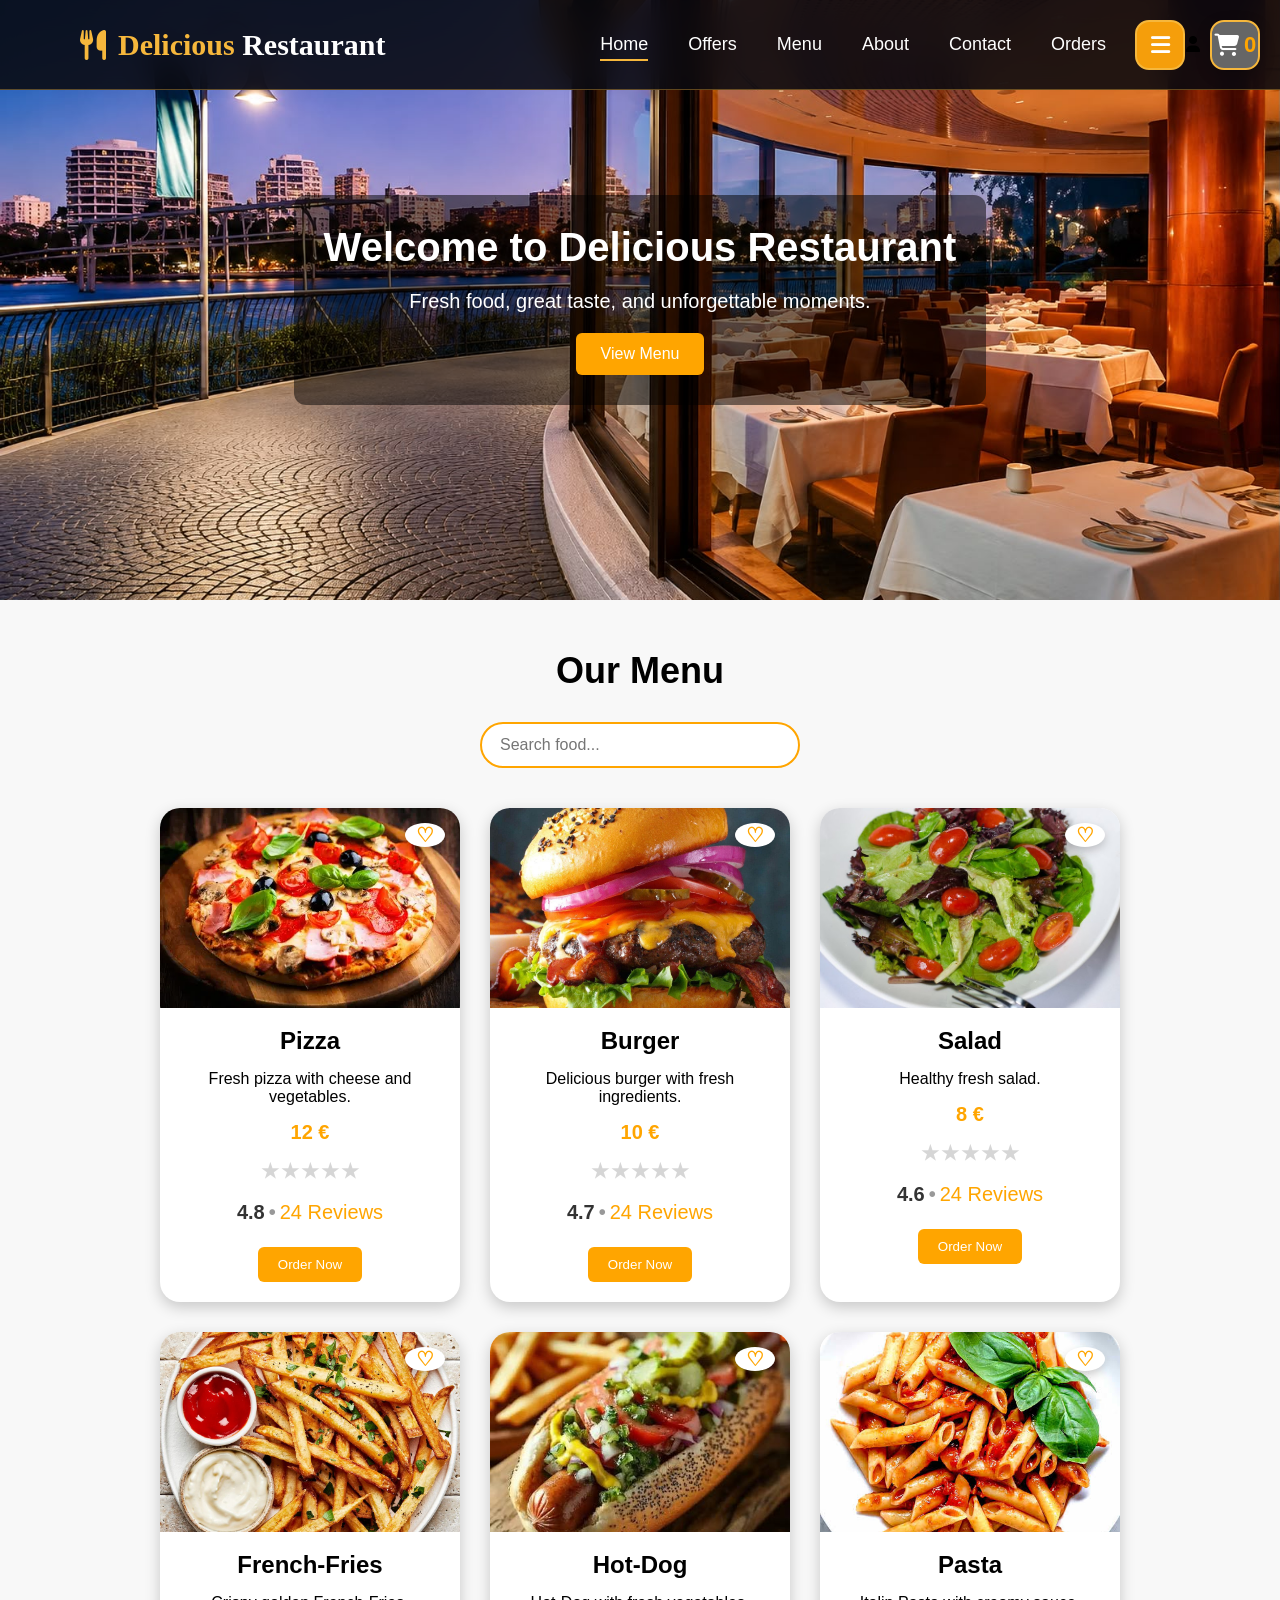
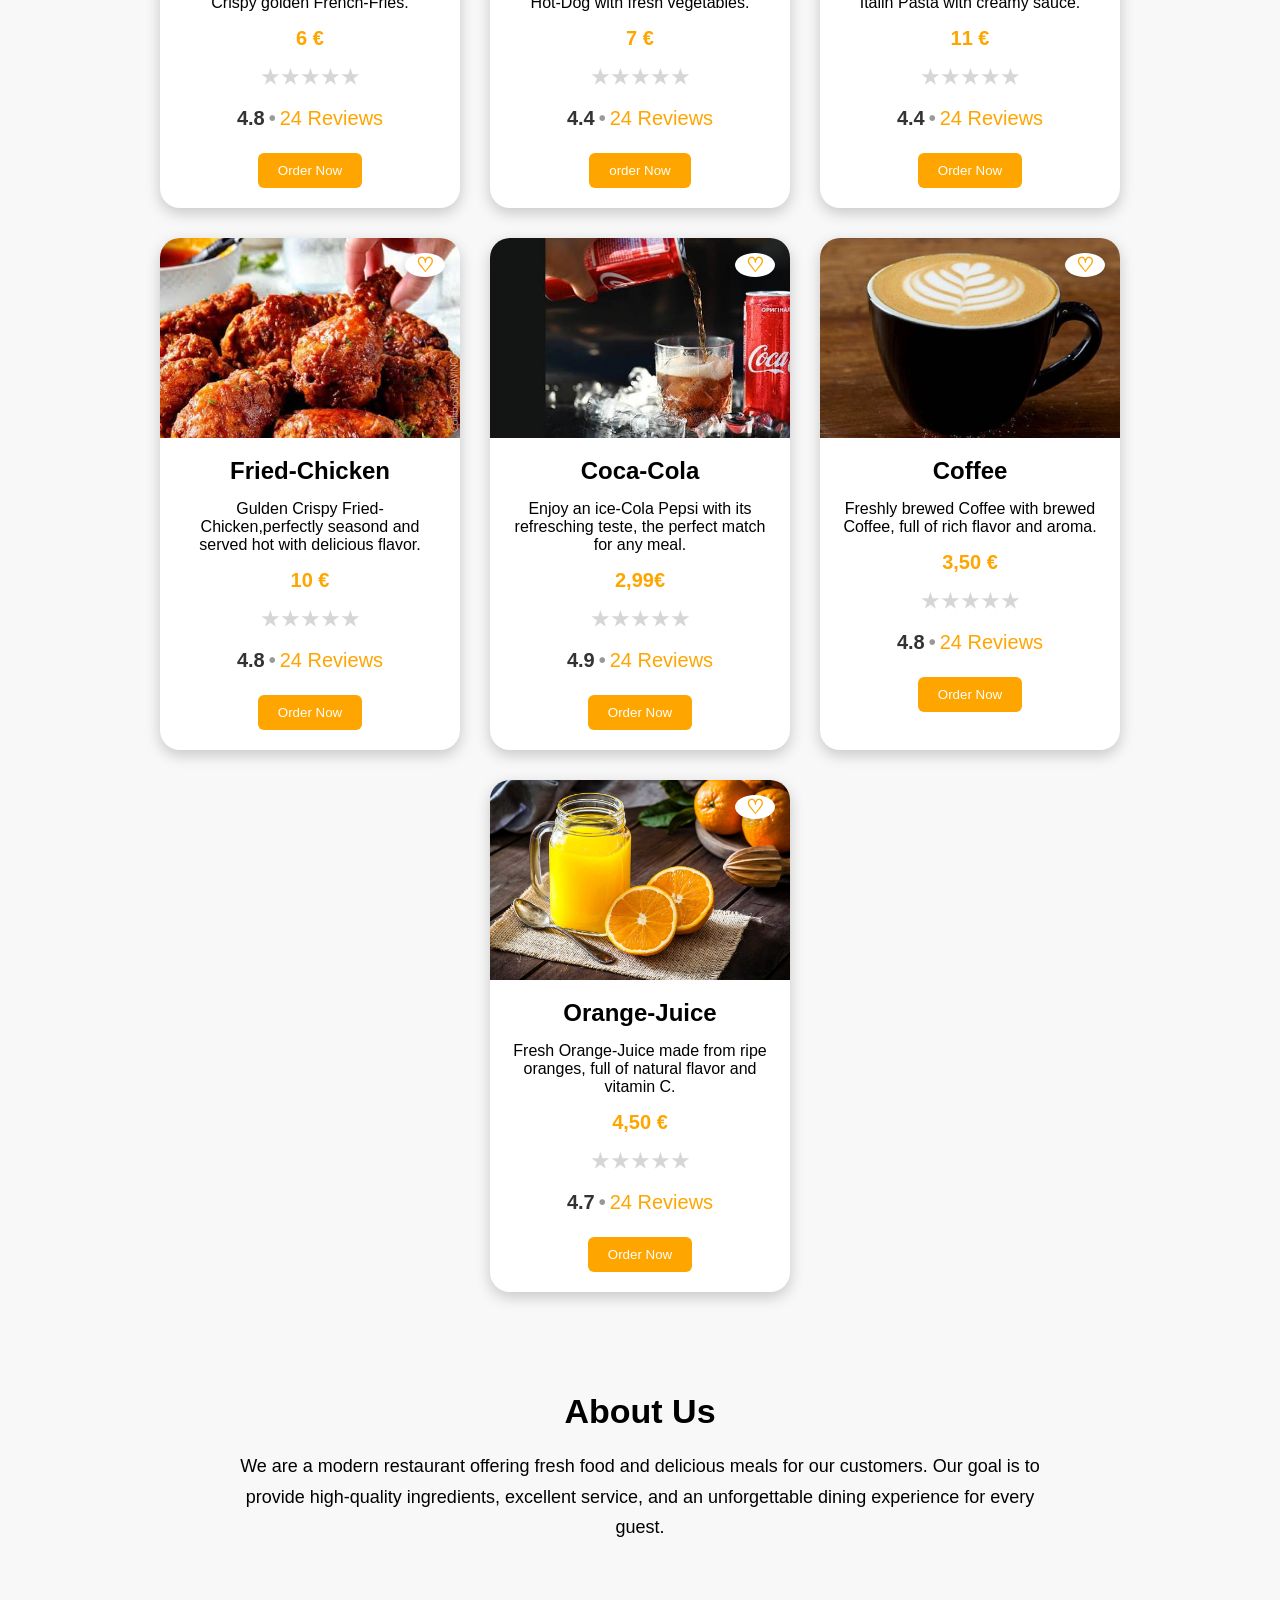
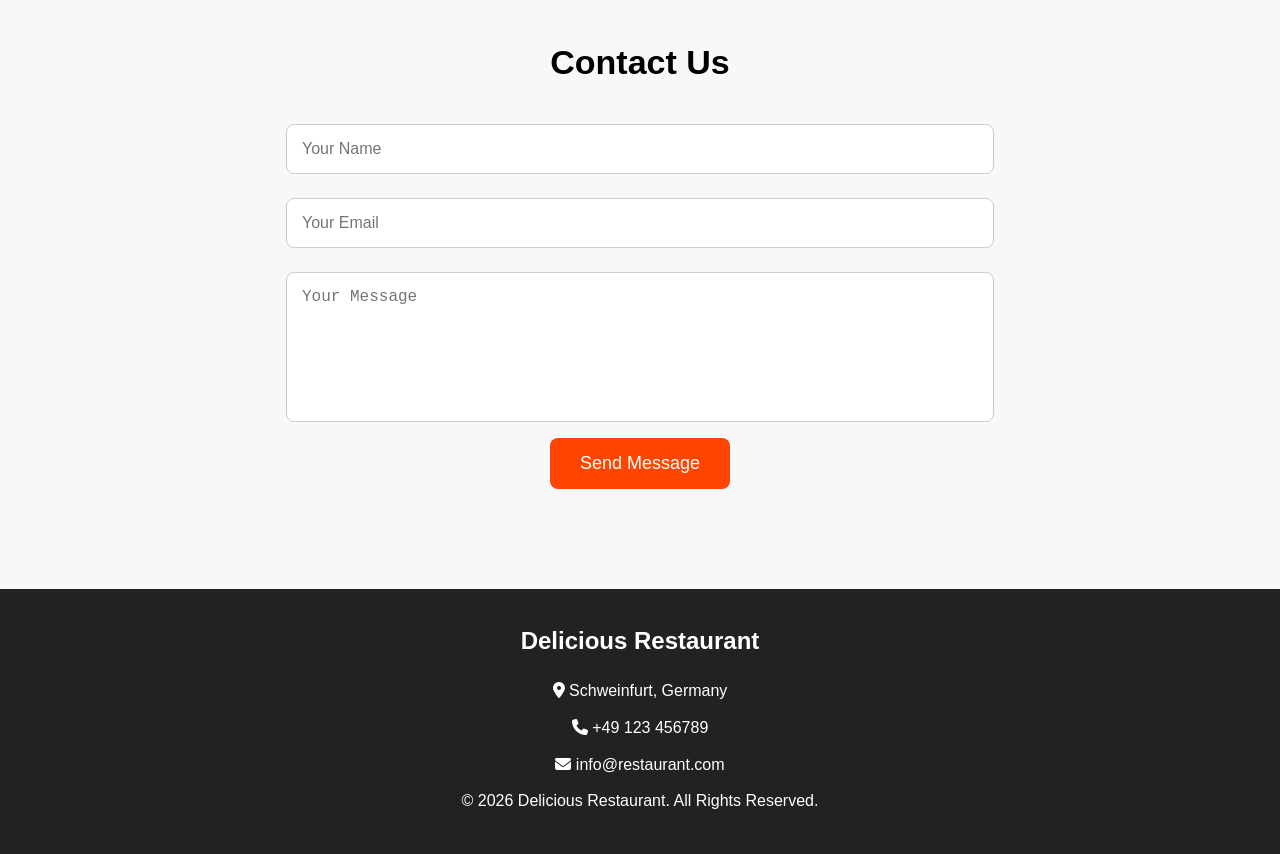
==== commit cedeba48: "fix" ====
--- a/index.html
+++ b/index.html
@@ -46,6 +46,9 @@
             <i class="fa-solid fa-cart-shopping"></i>
             <span id="orderCount">0</span>
         </div>
+        <div class="profile-icon" onclick="openProfile()">
+            <i class="fa-solid fa-user"></i>
+        </div>
 
     </div>
 
--- a/style.css
+++ b/style.css
@@ -926,6 +926,10 @@
     gap: 15px;
 }
 
+/*=============================
+Media Query
+=======================================*/
+
 @media (max-width:770px){
 
     header{
@@ -934,24 +938,71 @@
         justify-content: space-between;
         align-items: center;
         flex-wrap: wrap;
-    }
-   .menu-toggle{
-    display: flex;
-    justify-content: center;
+        padding: 0 20px;
+    }
+    .logo{
+        flex: 1;
+    }
+
+    .header-right{
+    display: flex;
     align-items: center;
-    width: 46px;
-    height: 46px;
-    position: absolute;
-    top: 22px;
-    right: 80px;
+    gap: 12px;
+}
+  .menu-toggle{
+    display:flex;
+    justify-content:center;
+    align-items:center;
+
+    width:52px;
+    height:52px;
+
+    position:absolute;
+    right:80px;
+    top: 46%;
+    transform:translateY(-50%);
+
+    padding:0;
+
+    background:#f6b73c;
+    border:2px solid #f6b73c;
+    border-radius:12px;
+
+    color:white;
+    font-size:20px;
+    cursor:pointer;
+    z-index:2000;
+}
+
+.menu-toggle i{
+    line-height:1;
+    display:flex;
+    justify-content:center;
+    align-items:center;
+}
+
+.logo h1{
     font-size: 20px;
-    color: white;
-    background: #f6b73c;
-    border: 2px solid #f6b73c;
-    border-radius: 12px;
-    cursor: pointer;
-    z-index: 2000;
-}
+}
+
+.logo i{
+    font-size: 24px;
+
+}
+.logo{ gap: 6px;
+}
+
+
+
+.navbar{
+    display: none !important;
+
+}
+
+.sidebar{
+    display: block;
+}
+
     .hero{
         height: auto;
         padding: 80px 20px;
@@ -989,6 +1040,9 @@
     }
 
     .cart-icon{
+        width: 52;
+        height: 52;
+        margin: 0;
         right: 15px;
         top: 15px;
         padding: 8px 12px;
@@ -1445,7 +1499,6 @@
 .navbar a:hover,
 .navbar a.active{
     color:white;
-    border-bottom: 3px solid transparent;
 }
 
 .navbar a::after{
@@ -1468,4 +1521,1012 @@
     display:flex;
     align-items:center;
     gap:15px;
-}+}
+
+/*===================
+   Orders Page
+   ==========================*/
+
+   .history{
+
+    min-height: 100vh;
+    padding: 140px 8% 60px;
+    background: #f7f7f7;
+   }
+
+   .history h2{
+    text-align: center;
+    font-size: 42px;
+    color: #222;
+    margin-bottom: 45px;
+   }
+
+   #ordersContainer{
+
+    max-width: 900px;
+    margin: auto;
+
+    display: flex;
+    flex-direction: column;
+    gap: 25px;
+   }
+
+   /* ==========================
+   Order History
+========================== */
+
+.history{
+    max-width:900px;
+    margin:50px auto;
+    padding:20px;
+}
+
+.history h2{
+    text-align:center;
+    font-size:40px;
+    margin-bottom:40px;
+}
+
+.history-card{
+    background:#fff;
+    border-radius:15px;
+    padding:20px;
+    margin-bottom:30px;
+    box-shadow:0 5px 15px rgba(0,0,0,.15);
+}
+
+.history-card h3{
+    text-align:center;
+    margin-bottom:15px;
+}
+
+.history-card p{
+    margin:8px 0;
+}
+
+.history-item{
+    display:flex;
+    align-items:center;
+    gap:20px;
+    margin-top:20px;
+    padding:15px;
+    border:1px solid #ddd;
+    border-radius:10px;
+}
+
+.history-img{
+    width:90px;
+    height:90px;
+    object-fit:cover;
+    border-radius:10px;
+}
+
+.history-item h4{
+    margin-bottom:8px;
+}
+
+.history-card h2{
+    text-align:right;
+    margin-top:20px;
+    color:#ff6600;
+}
+
+.empty-orders{
+    text-align:center;
+    font-size:22px;
+    margin-top:40px;
+}
+
+/* =========================
+   LOGIN PAGE FINAL DESIGN
+========================= */
+
+.login-page {
+    min-height: 100vh;
+    width: 100%;
+
+    display: flex;
+    justify-content: center;
+    align-items: center;
+
+    background: #f7f8fa;
+
+    padding: 30px 20px;
+    box-sizing: border-box;
+}
+
+
+.login-box {
+    width: 500px;
+    max-width: 100%;
+
+    background: white;
+
+    padding: 45px 40px;
+
+    border-radius: 24px;
+
+    box-shadow: 0 10px 35px rgba(0,0,0,0.10);
+
+    box-sizing: border-box;
+
+    text-align: center;
+}
+
+
+/* LOGO */
+
+.login-logo {
+    display: flex;
+    justify-content: center;
+    align-items: center;
+
+    margin-bottom: 20px;
+}
+
+.login-logo img {
+    width: 190px !important;
+    height: auto;
+
+    display: block;
+
+    object-fit: contain;
+}
+
+
+/* TITLE */
+
+.login-box h2 {
+    margin: 5px 0 5px;
+
+    font-size: 32px;
+
+    color: #111827;
+}
+
+.login-box > p {
+    margin: 0 0 30px;
+
+    color: #6b7280;
+
+    font-size: 17px;
+}
+
+
+/* INPUTS */
+
+.login-box form input[type="email"],
+.login-box form input[type="password"] {
+
+    display: block !important;
+
+    width: 100% !important;
+
+    height: 58px;
+
+    margin: 0 0 18px;
+
+    padding: 0 18px;
+
+    box-sizing: border-box;
+
+    border: 1px solid #d9dee5;
+
+    border-radius: 12px;
+
+    background: white;
+
+    font-size: 16px;
+
+    outline: none;
+}
+
+
+.login-box form input[type="email"]:focus,
+.login-box form input[type="password"]:focus {
+
+    border-color: #f36c21;
+}
+
+
+/* REMEMBER + FORGOT */
+
+.login-options {
+
+    width: 100%;
+
+    display: flex !important;
+
+    justify-content: space-between;
+
+    align-items: center;
+
+    margin: 8px 0 25px;
+}
+
+
+.login-options .remember {
+
+    display: flex;
+
+    align-items: center;
+
+    gap: 8px;
+
+    color: #4b5563;
+}
+
+
+.login-options .remember input[type="checkbox"] {
+
+    width: 18px;
+
+    height: 18px;
+
+    margin: 0;
+}
+
+
+.login-options a {
+
+    color: #c96f4b;
+
+    text-decoration: none;
+}
+
+
+/* LOGIN BUTTON */
+
+.login-btn {
+
+    width: 100%;
+
+    height: 58px;
+
+    border: none;
+
+    border-radius: 12px;
+
+    background: #f36c21;
+
+    color: white;
+
+    font-size: 18px;
+
+    font-weight: 600;
+
+    cursor: pointer;
+}
+
+.login-btn:hover {
+
+    background: #df5e17;
+}
+
+
+/* OR */
+
+.login-divider {
+
+    margin: 22px 0;
+
+    color: #7c8798;
+
+    font-weight: 600;
+}
+
+
+/* GOOGLE */
+
+.google-btn {
+
+    width: 100%;
+
+    height: 55px;
+
+    border: 1px solid #d9dee5;
+
+    border-radius: 12px;
+
+    background: white;
+
+    color: #374151;
+
+    font-size: 16px;
+
+    cursor: pointer;
+}
+
+
+/* CREATE ACCOUNT */
+
+.signup-text {
+
+    margin-top: 20px;
+
+    color: #6b7280;
+
+    font-size: 15px;
+}
+
+
+.signup-text a {
+
+    color: #c96f4b;
+
+    font-weight: 600;
+
+    text-decoration: none;
+}
+
+
+/* MOBILE */
+
+@media (max-width: 600px) {
+
+    .login-page {
+
+        padding: 20px 15px;
+    }
+
+    .login-box {
+
+        padding: 30px 22px;
+    }
+
+    .login-logo img {
+
+        width: 160px !important;
+    }
+
+    .login-box h2 {
+
+        font-size: 28px;
+    }
+
+}
+
+/* Fix Login Form Layout */
+
+.login-box form {
+    display: block !important;
+    width: 100%;
+}
+
+.login-box form input[type="email"],
+.login-box form input[type="password"] {
+    display: block !important;
+    width: 100% !important;
+    height: 55px;
+    box-sizing: border-box;
+    margin-bottom: 18px;
+}
+
+.login-options {
+    display: flex !important;
+    width: 100%;
+    justify-content: space-between;
+    align-items: center;
+    margin: 10px 0 25px;
+}
+
+.login-btn {
+    display: block !important;
+    width: 100% !important;
+}
+
+/* Final Login Size Adjustment */
+
+.login-page {
+    min-height: 100vh;
+    padding: 20px;
+}
+
+.login-box {
+    width: 500px;
+    padding: 30px 40px;
+}
+
+.login-logo {
+    margin-bottom: 12px;
+}
+
+.login-logo img {
+    width: 170px !important;
+}
+
+.login-box h2 {
+    margin: 0 0 4px;
+    font-size: 30px;
+}
+
+.login-box > p {
+    margin-bottom: 22px;
+}
+
+.login-box form input[type="email"],
+.login-box form input[type="password"] {
+    height: 54px;
+    margin-bottom: 14px;
+}
+
+.login-options {
+    margin: 6px 0 20px;
+}
+
+.login-btn {
+    height: 54px;
+}
+
+.login-divider {
+    margin: 16px 0;
+}
+
+.google-btn {
+    height: 50px;
+}
+
+.signup-text {
+    margin-top: 15px;
+}
+/* FINAL LOGIN COMPACT VERSION */
+
+.login-page {
+    min-height: 100vh;
+    padding: 15px 20px;
+    box-sizing: border-box;
+}
+
+.login-box {
+    width: 500px;
+    padding: 25px 40px;
+    border-radius: 24px;
+}
+
+/* Logo */
+.login-logo {
+    margin-bottom: 8px;
+}
+
+.login-logo img {
+    width: 180px !important;
+}
+
+/* Welcome */
+.login-box h2 {
+    margin: 0 0 3px;
+    font-size: 28px;
+}
+
+.login-box > p {
+    margin-bottom: 18px;
+    font-size: 16px;
+}
+
+/* Inputs */
+.login-box form input[type="email"],
+.login-box form input[type="password"] {
+    height: 52px;
+    margin-bottom: 12px;
+}
+
+/* Remember + Forgot */
+.login-options {
+    margin: 5px 0 18px;
+}
+
+/* Login button */
+.login-btn {
+    height: 52px;
+}
+
+/* OR */
+.login-divider {
+    margin: 13px 0;
+}
+
+/* Google */
+.google-btn {
+    height: 48px;
+}
+
+
+/* =========================
+   SIGNUP PAGE FINAL
+========================= */
+
+.signup-page {
+    min-height: 100vh;
+    width: 100%;
+
+    display: flex;
+    justify-content: center;
+    align-items: center;
+
+    background: #f7f8fa;
+
+    padding: 20px;
+
+    box-sizing: border-box;
+}
+
+
+/* SIGNUP BOX */
+
+.signup-box {
+    width: 500px;
+    max-width: 100%;
+
+    background: white;
+
+    padding: 28px 40px;
+
+    border-radius: 24px;
+
+    box-shadow: 0 10px 35px rgba(0,0,0,0.10);
+
+    box-sizing: border-box;
+
+    text-align: center;
+}
+
+
+/* LOGO */
+
+.signup-logo {
+    display: flex;
+
+    justify-content: center;
+    align-items: center;
+
+    margin-bottom: 8px;
+}
+
+.signup-logo img {
+    width: 155px;
+    height: auto;
+
+    display: block;
+
+    object-fit: contain;
+}
+
+
+/* TITLE */
+
+.signup-box h2 {
+    margin: 0 0 5px;
+
+    font-size: 30px;
+
+    color: #111827;
+}
+
+.signup-box > p {
+    margin: 0 0 20px;
+
+    color: #6b7280;
+
+    font-size: 16px;
+}
+
+
+/* FORM */
+
+.signup-box form {
+    width: 100%;
+
+    display: block;
+}
+
+
+/* ALL INPUTS */
+
+.signup-box form input[type="text"],
+.signup-box form input[type="email"],
+.signup-box form input[type="password"] {
+
+    display: block;
+
+    width: 100%;
+
+    height: 52px;
+
+    margin: 0 0 13px;
+
+    padding: 0 18px;
+
+    box-sizing: border-box;
+
+    border: 1px solid #d9dee5;
+
+    border-radius: 12px;
+
+    background: white;
+
+    font-size: 16px;
+
+    outline: none;
+}
+
+
+/* INPUT FOCUS */
+
+.signup-box form input:focus {
+    border-color: #f36c21;
+}
+
+
+/* CREATE ACCOUNT BUTTON */
+
+.signup-btn {
+
+    display: block;
+
+    width: 100%;
+
+    height: 52px;
+
+    margin-top: 3px;
+
+    border: none;
+
+    border-radius: 12px;
+
+    background: #f36c21;
+
+    color: white;
+
+    font-size: 18px;
+
+    font-weight: 600;
+
+    cursor: pointer;
+}
+
+.signup-btn:hover {
+    background: #df5e17;
+}
+
+
+/* OR */
+
+.signup-divider {
+
+    margin: 14px 0;
+
+    color: #7c8798;
+
+    font-weight: 600;
+}
+
+
+/* GOOGLE */
+
+.signup-google-btn {
+
+    width: 100%;
+
+    height: 48px;
+
+    border: 1px solid #d9dee5;
+
+    border-radius: 12px;
+
+    background: white;
+
+    color: #374151;
+
+    font-size: 16px;
+
+    cursor: pointer;
+}
+
+
+/* LOGIN TEXT */
+
+.signup-login-text {
+
+    margin-top: 12px;
+
+    color: #6b7280;
+
+    font-size: 15px;
+}
+
+.signup-login-text a {
+
+    color: #c96f4b;
+
+    font-weight: 600;
+
+    text-decoration: none;
+}
+
+
+/* MOBILE */
+
+@media (max-width: 600px) {
+
+    .signup-page {
+        padding: 15px;
+    }
+
+    .signup-box {
+        padding: 25px 22px;
+    }
+
+    .signup-logo img {
+        width: 145px;
+    }
+
+    .signup-box h2 {
+        font-size: 27px;
+    }
+
+}
+
+
+
+/* =========================
+   PROFILE PAGE
+========================= */
+
+.profile-page {
+    min-height: 100vh;
+    width: 100%;
+
+    display: flex;
+    justify-content: center;
+    align-items: center;
+
+    background: #f7f8fa;
+
+    padding: 20px;
+
+    box-sizing: border-box;
+}
+
+
+/* PROFILE BOX */
+
+.profile-box {
+    width: 500px;
+    max-width: 100%;
+
+    background: white;
+
+    padding: 30px 40px;
+
+    border-radius: 24px;
+
+    box-shadow: 0 10px 35px rgba(0,0,0,0.10);
+
+    box-sizing: border-box;
+
+    text-align: center;
+}
+
+
+/* LOGO */
+
+.profile-logo {
+    display: flex;
+
+    justify-content: center;
+    align-items: center;
+
+    margin-bottom: 8px;
+}
+
+.profile-logo img {
+    width: 145px;
+    height: auto;
+
+    display: block;
+
+    object-fit: contain;
+}
+
+
+/* TITLE */
+
+.profile-box h2 {
+    margin: 0 0 18px;
+
+    font-size: 28px;
+
+    color: #111827;
+}
+
+
+/* AVATAR */
+
+.profile-avatar {
+
+    width: 85px;
+    height: 85px;
+
+    margin: 0 auto 12px;
+
+    border-radius: 50%;
+
+    display: flex;
+
+    justify-content: center;
+    align-items: center;
+
+    background: #f36c21;
+
+    color: white;
+
+    font-size: 38px;
+}
+
+
+/* USER NAME */
+
+.profile-box h3 {
+
+    margin: 5px 0 3px;
+
+    font-size: 22px;
+
+    color: #111827;
+}
+
+
+/* EMAIL */
+
+.profile-box #profileEmail {
+
+    margin: 0 0 22px;
+
+    color: #6b7280;
+
+    font-size: 15px;
+}
+
+
+/* OPTIONS */
+
+.profile-options {
+
+    width: 100%;
+
+    display: flex;
+
+    flex-direction: column;
+
+    gap: 10px;
+}
+
+
+/* OPTION BUTTONS */
+
+.profile-options button {
+
+    width: 100%;
+
+    height: 50px;
+
+    display: flex;
+
+    align-items: center;
+
+    gap: 14px;
+
+    padding: 0 18px;
+
+    border: 1px solid #e1e5ea;
+
+    border-radius: 12px;
+
+    background: white;
+
+    color: #374151;
+
+    font-size: 15px;
+
+    cursor: pointer;
+
+    text-align: left;
+
+    transition: 0.2s;
+}
+
+
+.profile-options button i {
+
+    width: 22px;
+
+    text-align: center;
+
+    color: #f36c21;
+}
+
+
+.profile-options button:hover {
+
+    background: #fff7f1;
+
+    border-color: #f36c21;
+}
+
+
+/* LOGOUT */
+
+.profile-options .logout-btn {
+
+    color: #dc2626;
+}
+
+
+.profile-options .logout-btn i {
+
+    color: #dc2626;
+}
+
+
+/* BACK HOME */
+
+.back-home {
+
+    display: inline-flex;
+
+    align-items: center;
+
+    gap: 8px;
+
+    margin-top: 20px;
+
+    color: #c96f4b;
+
+    text-decoration: none;
+
+    font-size: 15px;
+
+    font-weight: 600;
+}
+
+
+.back-home:hover {
+
+    color: #f36c21;
+}
+
+
+/* MOBILE */
+
+@media (max-width: 600px) {
+
+    .profile-page {
+
+        padding: 15px;
+    }
+
+    .profile-box {
+
+        padding: 25px 22px;
+    }
+
+    .profile-logo img {
+
+        width: 135px;
+    }
+
+    .profile-box h2 {
+
+        font-size: 26px;
+    }
+
+    .profile-avatar {
+
+        width: 75px;
+        height: 75px;
+
+        font-size: 32px;
+    }
+
+}
+
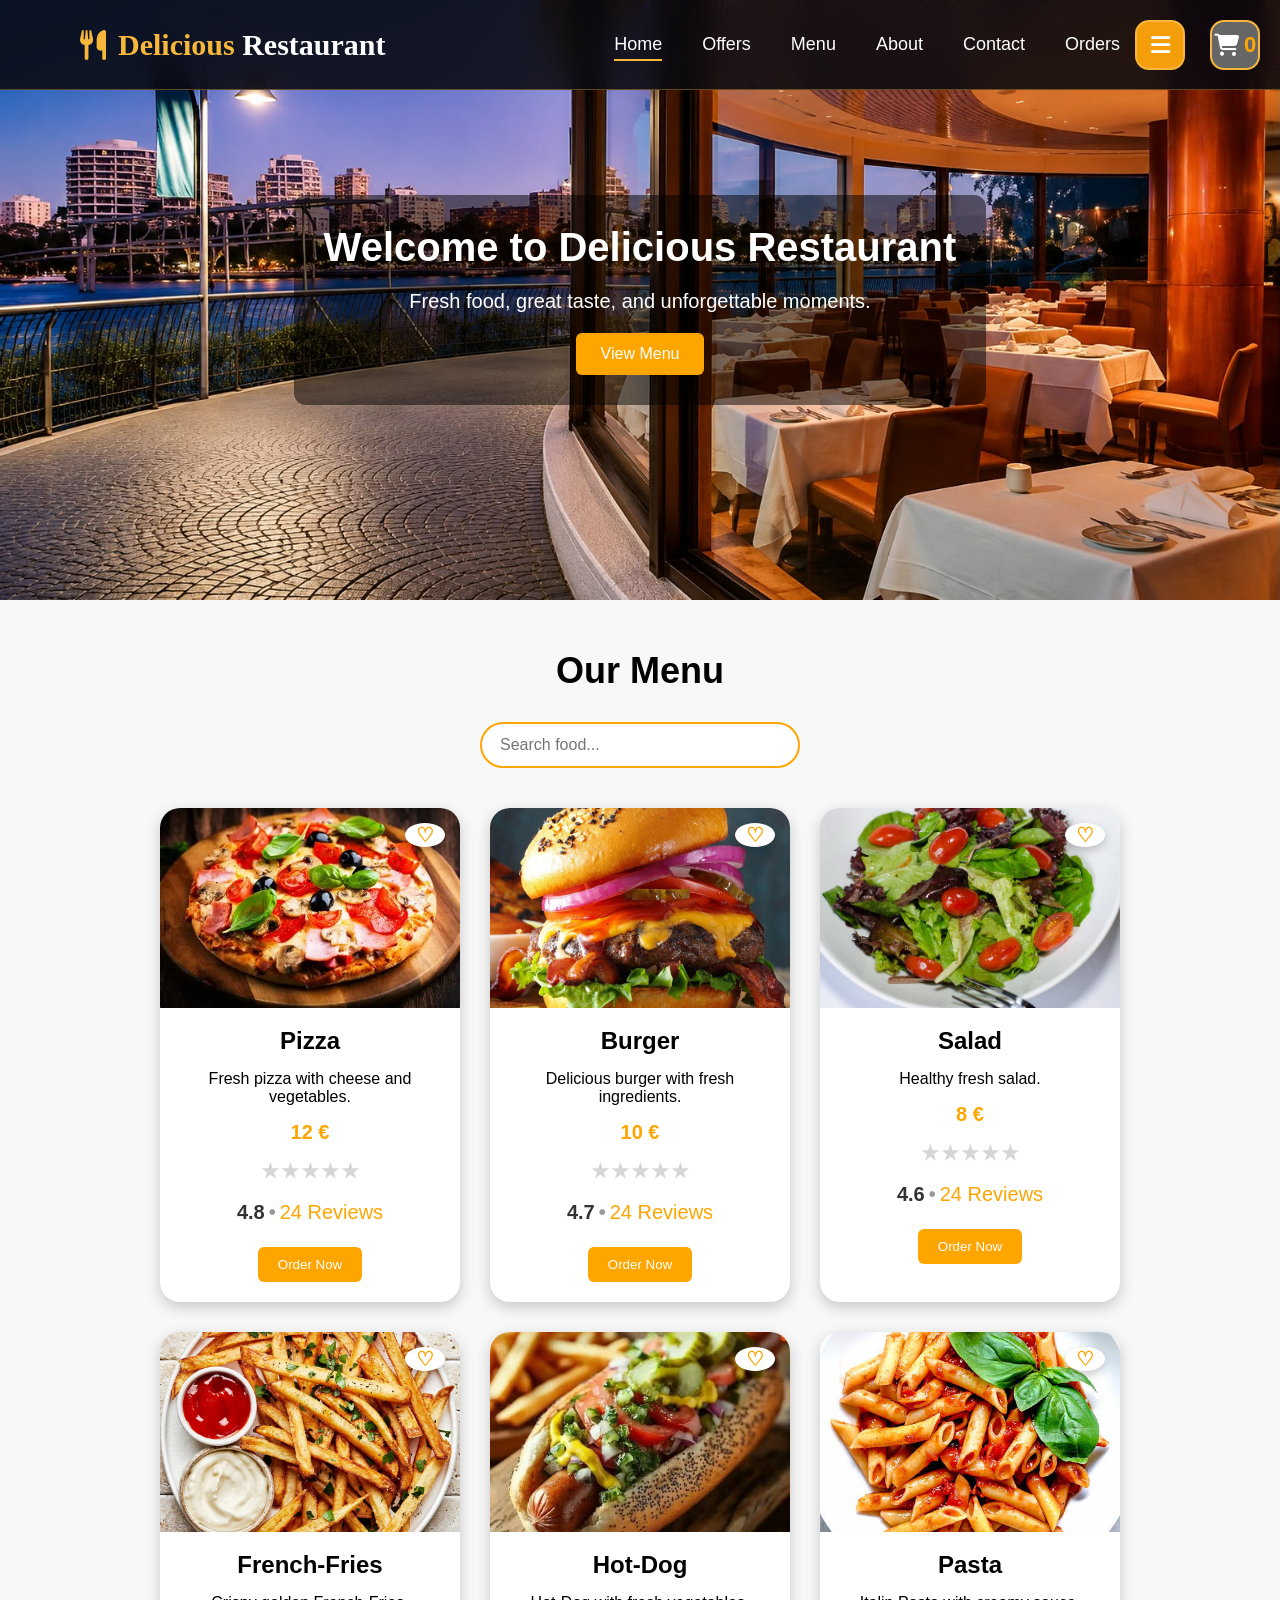
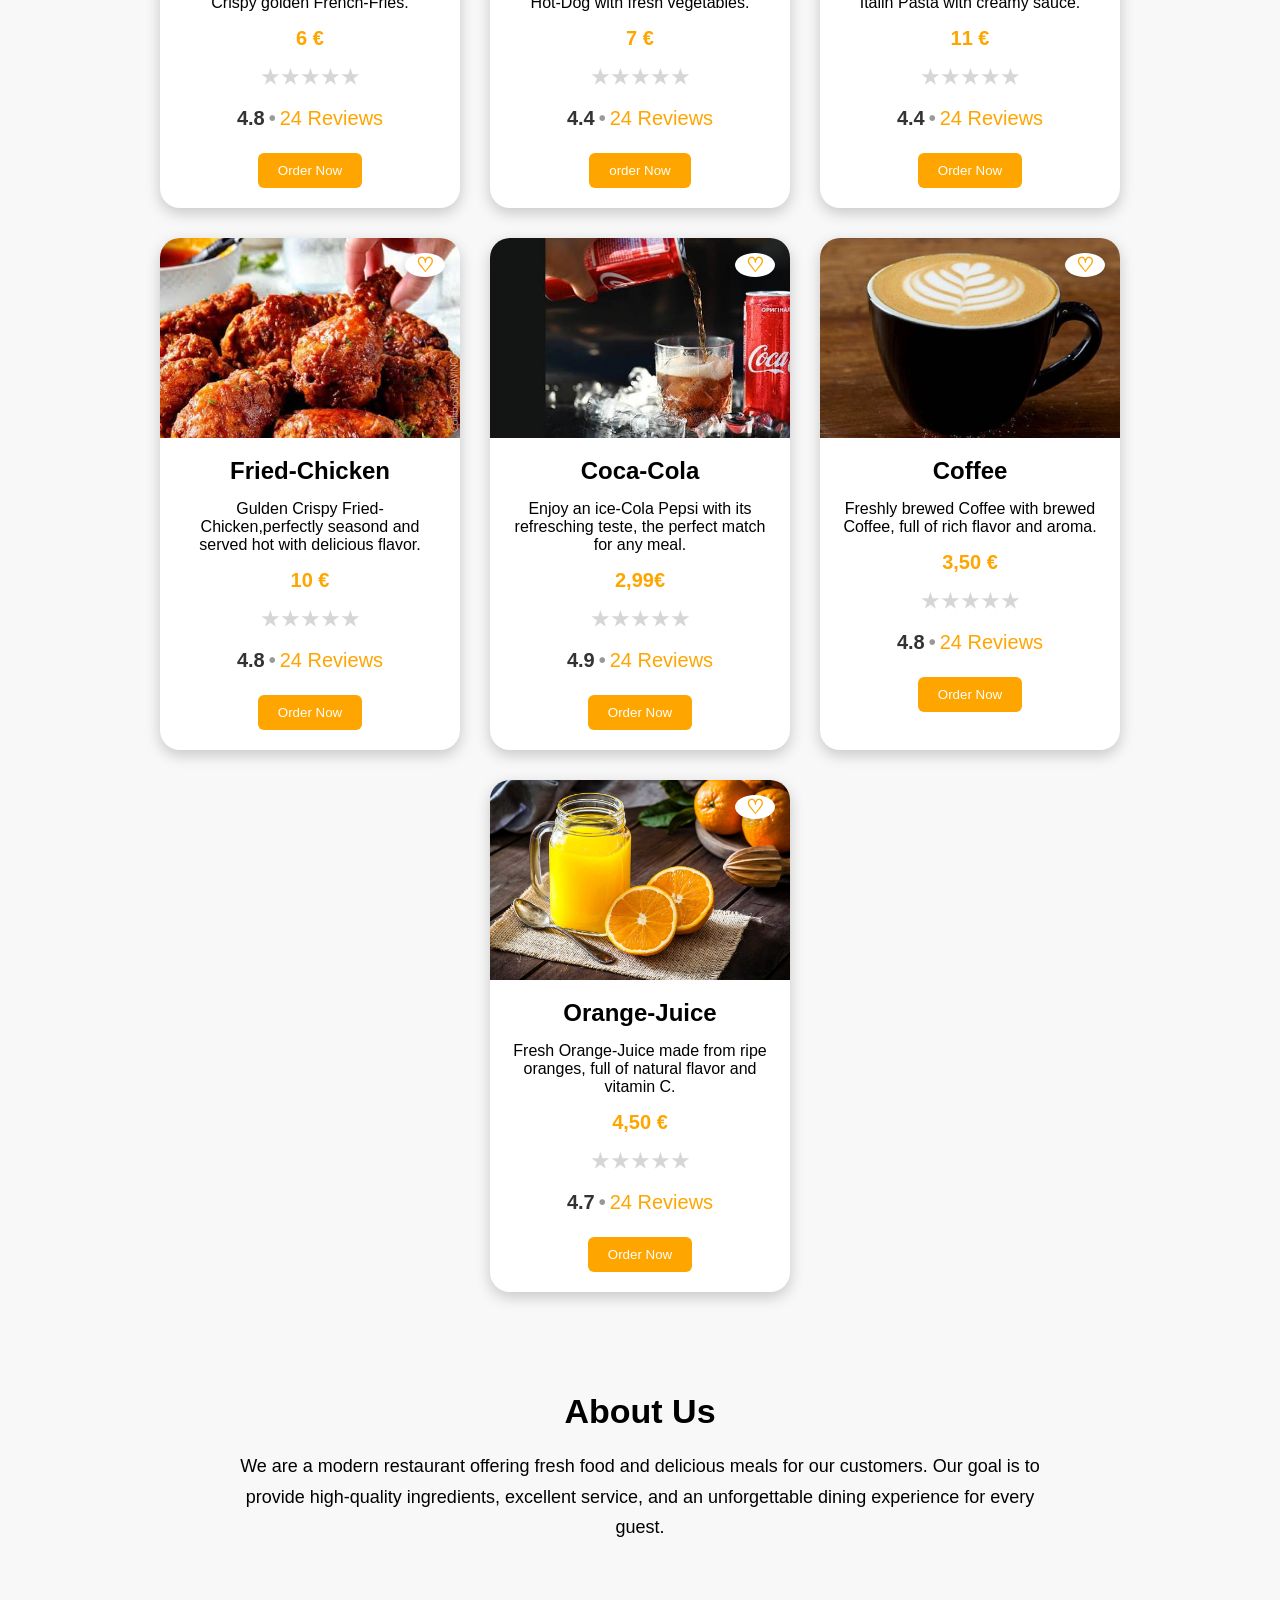
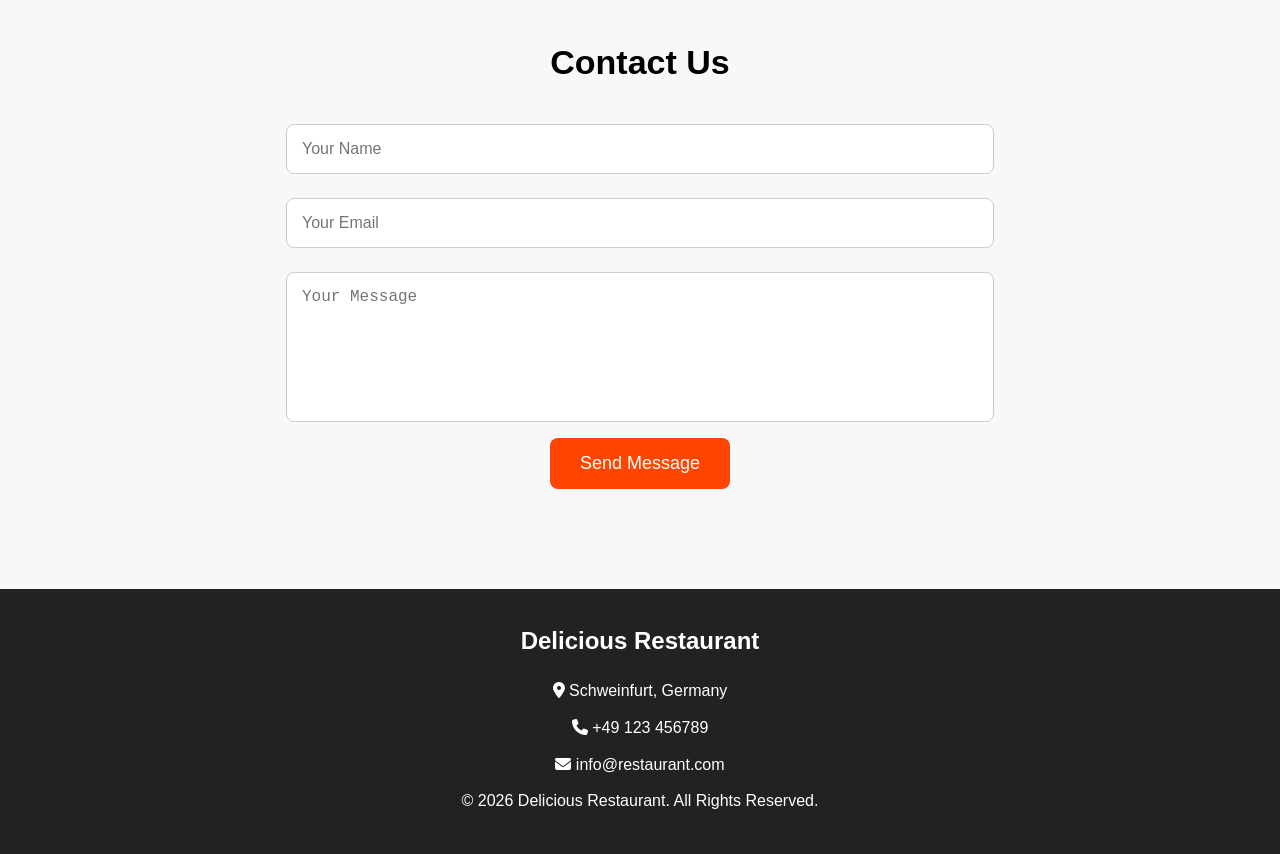
==== commit 67a5e9c3: "fix" ====
--- a/index.html
+++ b/index.html
@@ -46,9 +46,6 @@
             <i class="fa-solid fa-cart-shopping"></i>
             <span id="orderCount">0</span>
         </div>
-        <div class="profile-icon" onclick="openProfile()">
-            <i class="fa-solid fa-user"></i>
-        </div>
 
     </div>
 
@@ -93,22 +90,18 @@
     <span class="close-menu" onclick="closeMenu()">
         <i class="fa-solid fa-xmark"></i>
     </span>
-
     <a href="#home">
         <i class="fa-solid fa-house"></i>
         Home
     </a>
-
     <a href="javascript:void(0)" onclick="openOffers()">
         <i class="fa-solid fa-gift"></i>
         Offers
     </a>
-
     <a href="#menu">
         <i class="fa-solid fa-utensils"></i>
         Menu
     </a>
-
     <a href="#about">
         <i class="fa-solid fa-circle-info"></i>
         About
@@ -122,6 +115,11 @@
     <a href="Orders.html">
         <i class="fa-solid fa-box"></i>
         Orders
+    </a>
+    <a href="profile.html">
+        <i class="fa-solid fa-user">
+        </i>
+        My Profile
     </a>
 
 </div>
--- a/style.css
+++ b/style.css
@@ -2530,3 +2530,501 @@
 
 }
 
+
+
+/* =========================
+   EDIT PROFILE PAGE
+========================= */
+
+.edit-profile-page {
+
+    min-height: 100vh;
+    width: 100%;
+
+    display: flex;
+    justify-content: center;
+    align-items: center;
+
+    background: #f7f8fa;
+
+    padding: 20px;
+
+    box-sizing: border-box;
+}
+
+
+.edit-profile-box {
+
+    width: 500px;
+    max-width: 100%;
+
+    background: white;
+
+    padding: 30px 40px;
+
+    border-radius: 24px;
+
+    box-shadow: 0 10px 35px rgba(0,0,0,0.10);
+
+    box-sizing: border-box;
+
+    text-align: left;
+}
+
+
+/* TITLE */
+
+.edit-profile-box h2 {
+
+    margin: 0 0 5px;
+
+    text-align: center;
+
+    font-size: 28px;
+
+    color: #111827;
+}
+
+
+.edit-profile-subtitle {
+
+    margin: 0 0 25px;
+
+    text-align: center;
+
+    color: #6b7280;
+
+    font-size: 15px;
+}
+
+
+/* FORM */
+
+.edit-profile-box form {
+
+    width: 100%;
+}
+
+
+.edit-profile-box label {
+
+    display: block;
+
+    margin-bottom: 7px;
+
+    color: #374151;
+
+    font-size: 14px;
+
+    font-weight: 600;
+}
+
+
+.edit-profile-box input {
+
+    width: 100%;
+
+    height: 52px;
+
+    padding: 0 16px;
+
+    margin-bottom: 18px;
+
+    box-sizing: border-box;
+
+    border: 1px solid #d9dee5;
+
+    border-radius: 12px;
+
+    background: white;
+
+    font-size: 16px;
+
+    outline: none;
+}
+
+
+.edit-profile-box input:focus {
+
+    border-color: #f36c21;
+}
+
+
+/* SAVE BUTTON */
+
+.save-profile-btn {
+
+    width: 100%;
+
+    height: 52px;
+
+    border: none;
+
+    border-radius: 12px;
+
+    background: #f36c21;
+
+    color: white;
+
+    font-size: 17px;
+
+    font-weight: 600;
+
+    cursor: pointer;
+
+    transition: 0.2s;
+}
+
+
+.save-profile-btn:hover {
+
+    background: #df5e17;
+}
+
+
+/* BACK */
+
+.back-profile {
+
+    display: flex;
+
+    justify-content: center;
+    align-items: center;
+
+    gap: 8px;
+
+    margin-top: 20px;
+
+    color: #c96f4b;
+
+    text-decoration: none;
+
+    font-size: 15px;
+
+    font-weight: 600;
+}
+
+
+.back-profile:hover {
+
+    color: #f36c21;
+}
+
+
+/* MOBILE */
+
+@media (max-width: 600px) {
+
+    .edit-profile-page {
+
+        padding: 15px;
+    }
+
+    .edit-profile-box {
+
+        padding: 25px 22px;
+    }
+
+}
+
+
+/* ==========================
+   Change Password Page
+========================== */
+
+.change-password-page {
+    min-height: 100vh;
+    background: #fffaf5;
+    display: flex;
+    justify-content: center;
+    align-items: center;
+    padding: 40px 20px;
+    box-sizing: border-box;
+}
+
+.change-password-box {
+    width: 100%;
+    max-width: 620px;
+    background: white;
+    padding: 40px 45px;
+    border-radius: 20px;
+    box-shadow: 0 10px 35px rgba(0, 0, 0, 0.08);
+    box-sizing: border-box;
+}
+
+/* Logo */
+
+.change-password-box .profile-logo {
+    text-align: center;
+    margin-bottom: 20px;
+}
+
+.change-password-box .profile-logo img {
+    width: 120px;
+    height: auto;
+}
+
+/* Title */
+
+.change-password-box h2 {
+    text-align: center;
+    font-size: 32px;
+    color: #263238;
+    margin: 10px 0 8px;
+}
+
+.change-password-subtitle {
+    text-align: center;
+    color: #777;
+    font-size: 16px;
+    margin-bottom: 35px;
+}
+
+/* Form */
+
+.change-password-box form {
+    width: 100%;
+}
+
+.change-password-box label {
+    display: block;
+    font-weight: 600;
+    color: #263238;
+    margin: 18px 0 8px;
+    font-size: 15px;
+}
+
+.change-password-box input {
+    width: 100%;
+    height: 52px;
+    padding: 0 16px;
+    border: 1px solid #ddd;
+    border-radius: 10px;
+    font-size: 15px;
+    outline: none;
+    box-sizing: border-box;
+    background: #fff;
+    transition: 0.3s;
+}
+
+.change-password-box input:focus {
+    border-color: #e8752b;
+    box-shadow: 0 0 0 3px rgba(232, 117, 43, 0.12);
+}
+
+/* Change Password Button */
+
+.change-password-box .save-profile-btn {
+    width: 100%;
+    height: 54px;
+    margin-top: 30px;
+    border: none;
+    border-radius: 10px;
+    background: #e8752b;
+    color: white;
+    font-size: 17px;
+    font-weight: 600;
+    cursor: pointer;
+    transition: 0.3s;
+}
+
+.change-password-box .save-profile-btn:hover {
+    background: #d9631c;
+    transform: translateY(-1px);
+}
+
+/* Back to Profile */
+
+.change-password-box .back-profile {
+    display: block;
+    width: fit-content;
+    margin: 25px auto 0;
+    color: #e8752b;
+    text-decoration: none;
+    font-size: 16px;
+}
+
+.change-password-box .back-profile:hover {
+    text-decoration: underline;
+}
+
+
+/* ==========================
+   Mobile
+========================== */
+
+@media (max-width: 600px) {
+
+    .change-password-page {
+        padding: 25px 15px;
+        align-items: flex-start;
+    }
+
+    .change-password-box {
+        padding: 30px 22px;
+        margin-top: 20px;
+    }
+
+    .change-password-box h2 {
+        font-size: 27px;
+    }
+
+    .change-password-subtitle {
+        font-size: 14px;
+    }
+
+}
+
+
+/* ==========================
+   Forgot Password Page
+========================== */
+
+.forgot-password-page {
+    min-height: 100vh;
+    background: #fffaf5;
+    display: flex;
+    justify-content: center;
+    align-items: center;
+    padding: 40px 20px;
+    box-sizing: border-box;
+}
+
+.forgot-password-box {
+    width: 100%;
+    max-width: 620px;
+    background: #ffffff;
+    padding: 40px 45px;
+    border-radius: 20px;
+    box-shadow: 0 10px 35px rgba(0, 0, 0, 0.08);
+    box-sizing: border-box;
+}
+
+/* Logo */
+
+.forgot-password-box .profile-logo {
+    text-align: center;
+    margin-bottom: 20px;
+}
+
+.forgot-password-box .profile-logo img {
+    width: 120px;
+    height: auto;
+}
+
+/* Title */
+
+.forgot-password-box h2 {
+    text-align: center;
+    font-size: 32px;
+    color: #263238;
+    margin: 10px 0 8px;
+}
+
+.forgot-password-subtitle {
+    text-align: center;
+    color: #777;
+    font-size: 16px;
+    margin: 0 0 35px;
+}
+
+/* Form */
+
+.forgot-password-box form {
+    width: 100%;
+    display: block;
+}
+
+.forgot-password-box label {
+    display: block;
+    width: 100%;
+    margin: 0 0 8px;
+    color: #263238;
+    font-size: 15px;
+    font-weight: 600;
+    text-align: left;
+}
+
+.forgot-password-box input {
+    display: block;
+    width: 100%;
+    height: 52px;
+    padding: 0 16px;
+    margin: 0;
+    border: 1px solid #ddd;
+    border-radius: 10px;
+    background: #fff;
+    color: #333;
+    font-size: 15px;
+    outline: none;
+    box-sizing: border-box;
+}
+
+.forgot-password-box input:focus {
+    border-color: #e8752b;
+    box-shadow: 0 0 0 3px rgba(232, 117, 43, 0.12);
+}
+
+/* Button */
+
+.forgot-password-box .save-profile-btn {
+    display: block;
+    width: 100%;
+    height: 54px;
+    margin-top: 28px;
+    border: none;
+    border-radius: 10px;
+    background: #e8752b;
+    color: white;
+    font-size: 17px;
+    font-weight: 600;
+    cursor: pointer;
+    transition: 0.3s;
+}
+
+.forgot-password-box .save-profile-btn:hover {
+    background: #d9631c;
+    transform: translateY(-1px);
+}
+
+/* Back to Login */
+
+.forgot-password-box .back-profile {
+    display: block;
+    width: fit-content;
+    margin: 25px auto 0;
+    color: #e8752b;
+    text-decoration: none;
+    font-size: 16px;
+}
+
+.forgot-password-box .back-profile:hover {
+    text-decoration: underline;
+}
+
+
+/* ==========================
+   Mobile
+========================== */
+
+@media (max-width: 600px) {
+
+    .forgot-password-page {
+        padding: 25px 15px;
+        align-items: flex-start;
+    }
+
+    .forgot-password-box {
+        padding: 30px 22px;
+        margin-top: 20px;
+    }
+
+    .forgot-password-box h2 {
+        font-size: 27px;
+    }
+
+    .forgot-password-subtitle {
+        font-size: 14px;
+    }
+
+}
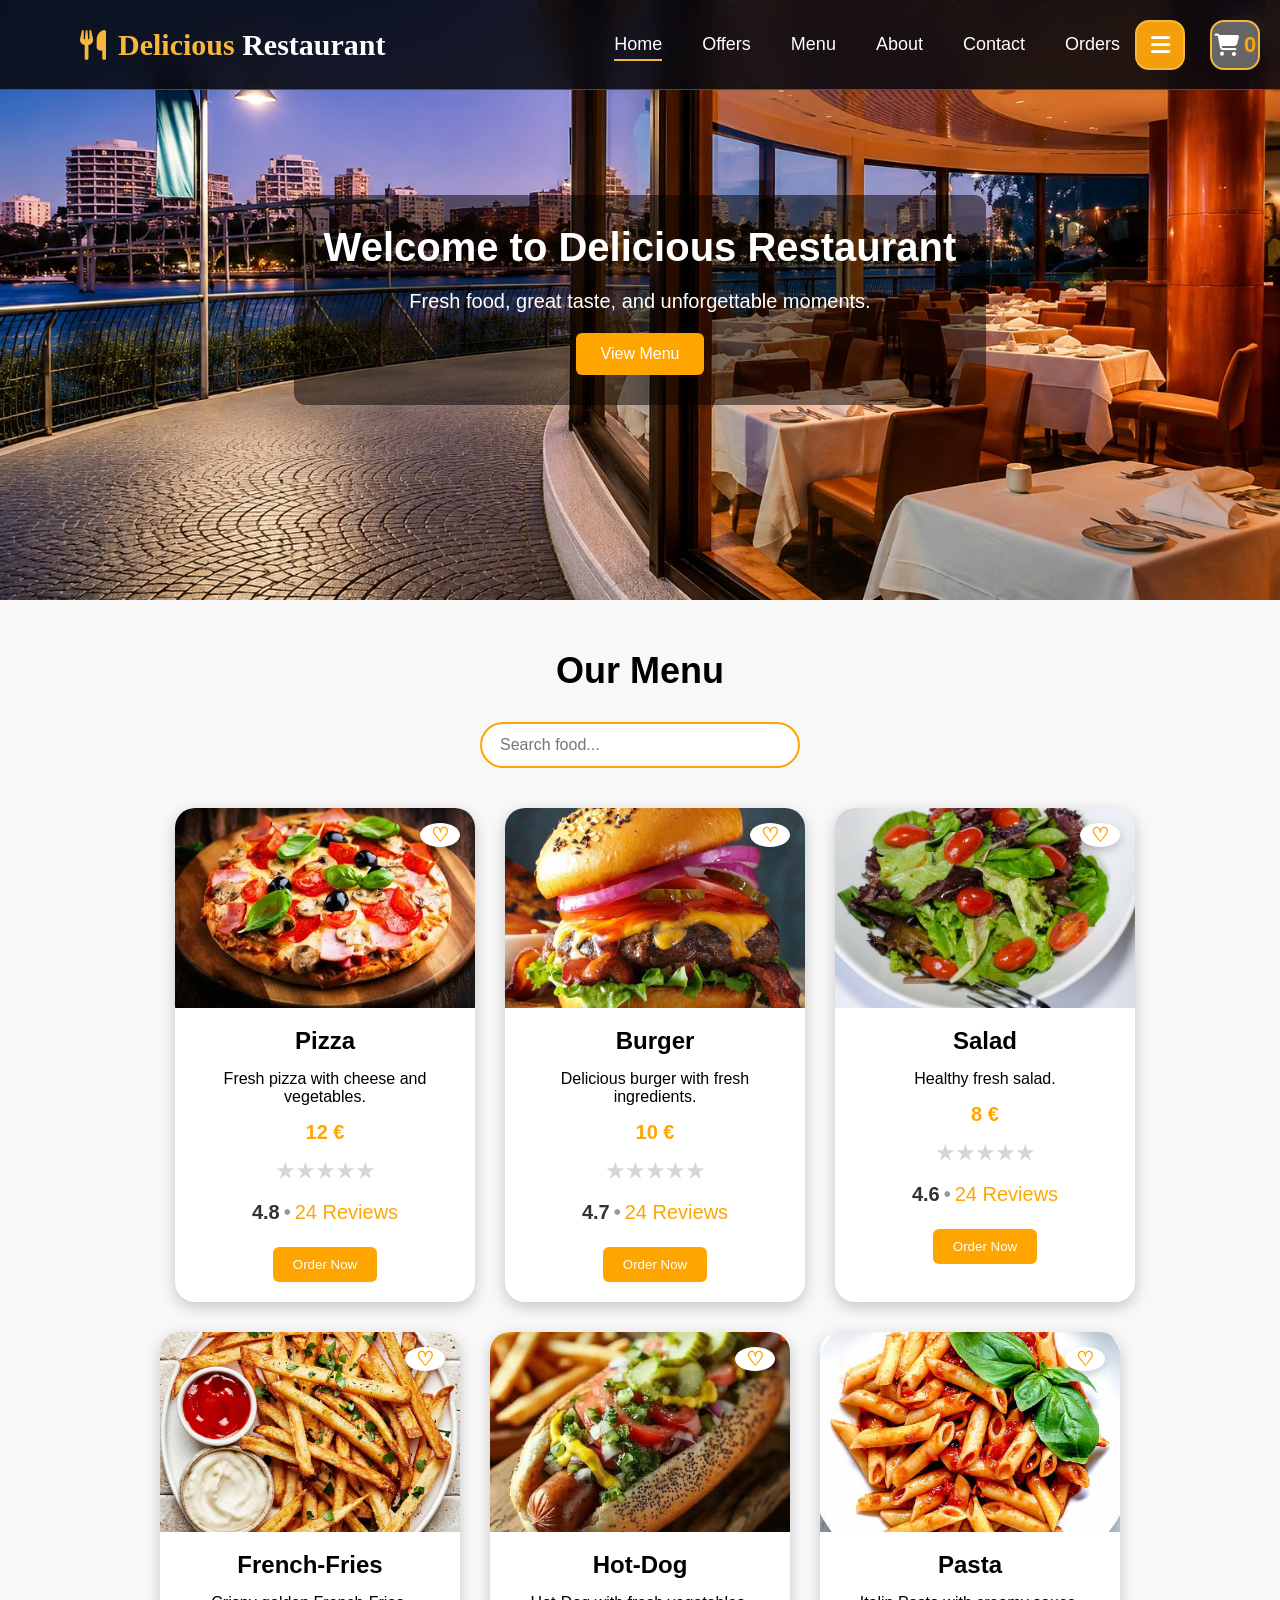
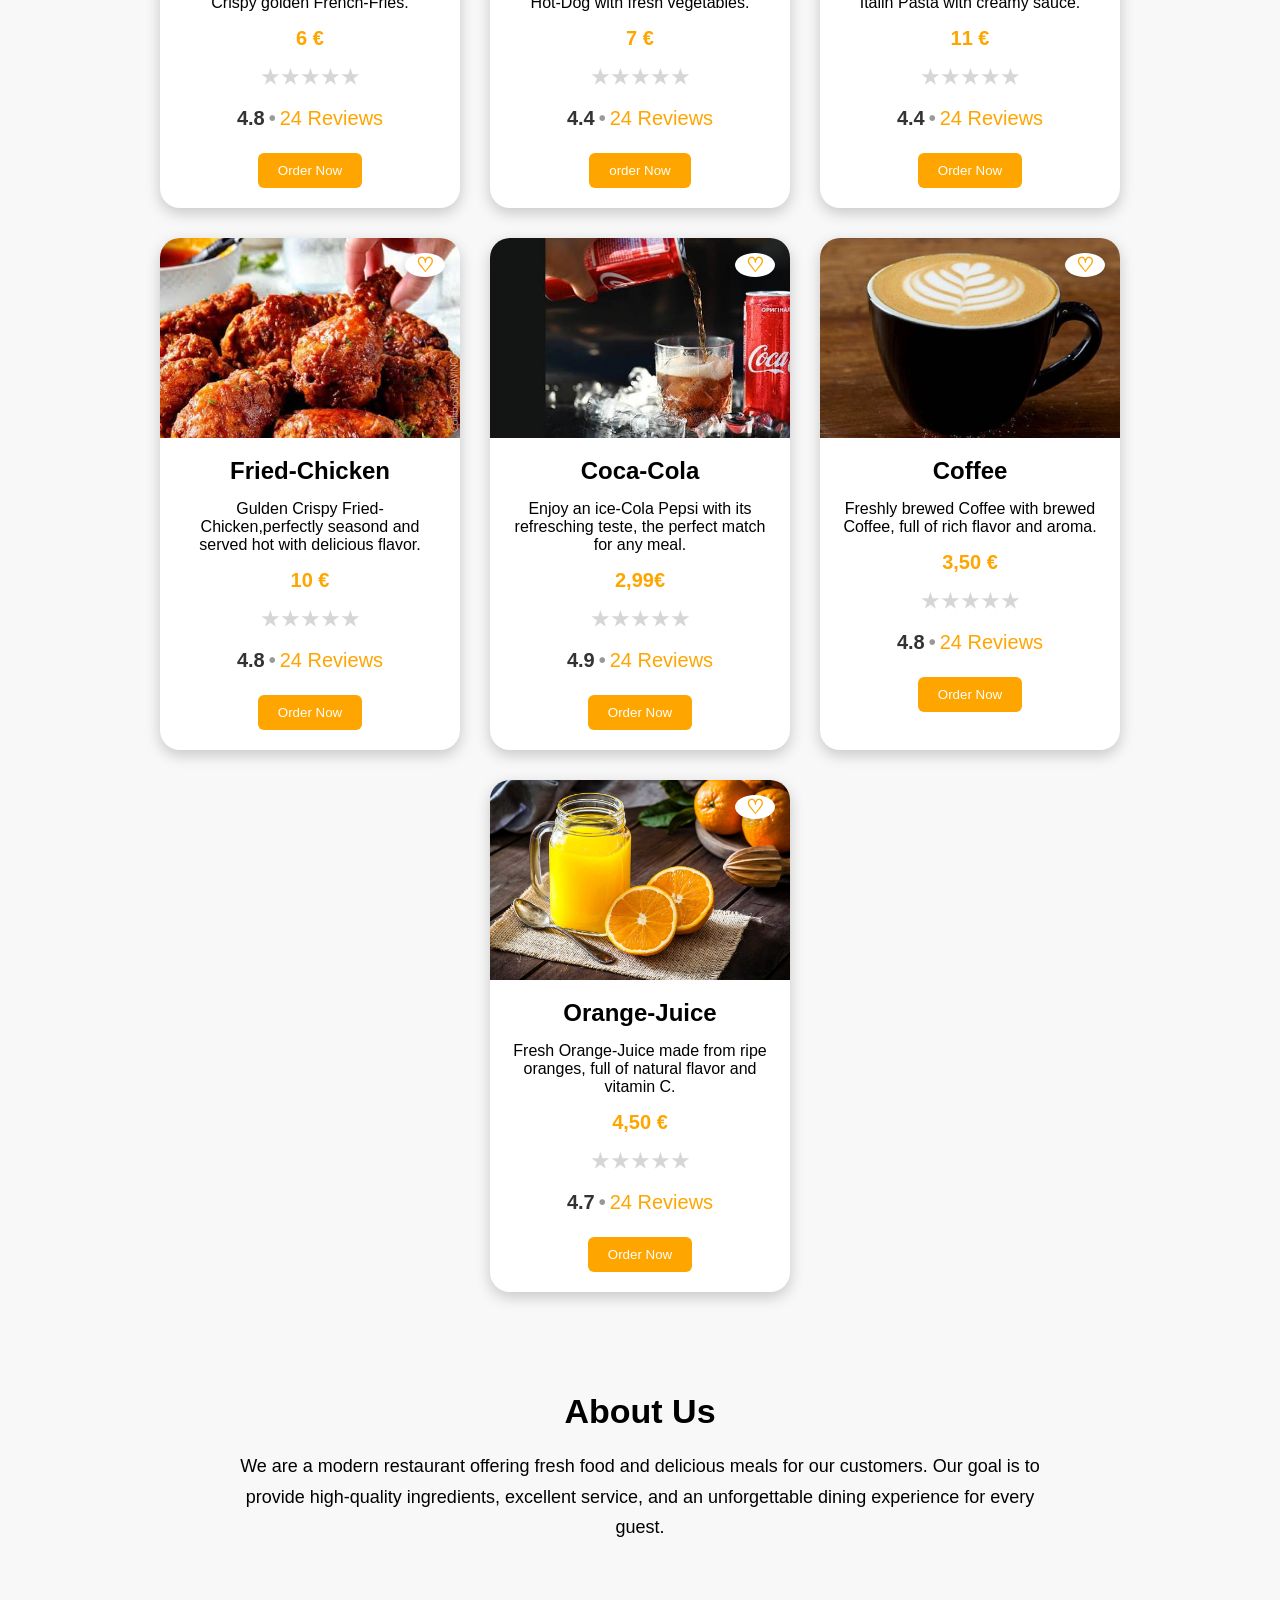
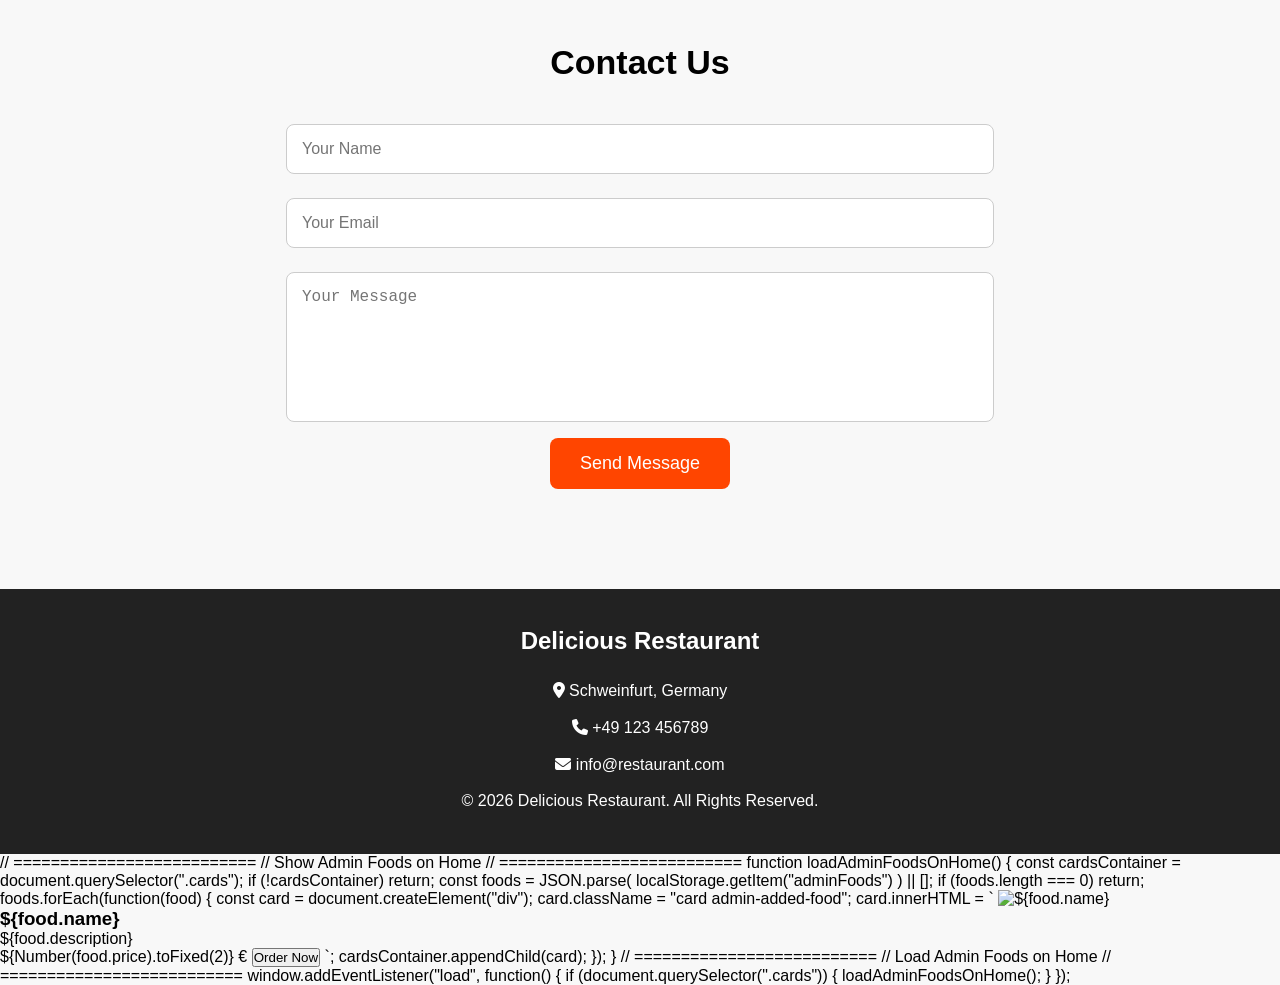
==== commit e52661ea: "fix" ====
--- a/index.html
+++ b/index.html
@@ -152,6 +152,7 @@
             onkeyup="searchfood()" >
        
         <div class="cards">
+            <div id="adminFoodsHome"></div>
             <div class="card">
             <span class="favorite" onclick="toggleFavorite(this)">♡</span>
 
@@ -476,7 +477,7 @@
 
         <h2>Contact Us</h2>
 
-        <form>
+        <form onsubmit="sendMassage(event)">
 
             <input
                 type="text"
@@ -537,4 +538,86 @@
 
 </body>
 
-</html>+</html>
+
+
+// ==========================
+// Show Admin Foods on Home
+// ==========================
+
+function loadAdminFoodsOnHome() {
+
+    const cardsContainer =
+        document.querySelector(".cards");
+
+    if (!cardsContainer) return;
+
+
+    const foods =
+        JSON.parse(
+            localStorage.getItem("adminFoods")
+        ) || [];
+
+
+    if (foods.length === 0) return;
+
+
+    foods.forEach(function(food) {
+
+        const card =
+            document.createElement("div");
+
+        card.className = "card admin-added-food";
+
+
+        card.innerHTML = `
+
+            <span
+                class="favorite"
+                onclick="toggleFavorite(this)">
+                ♡
+            </span>
+
+            <img
+                src="${food.image}"
+                alt="${food.name}">
+
+            <h3>${food.name}</h3>
+
+            <p>
+                ${food.description}
+            </p>
+
+            <span>
+                ${Number(food.price).toFixed(2)} €
+            </span>
+
+            <button
+                onclick="orderFood('${food.name}', ${food.price})">
+
+                Order Now
+
+            </button>
+
+        `;
+
+
+        cardsContainer.appendChild(card);
+
+    });
+
+}
+
+// ==========================
+// Load Admin Foods on Home
+// ==========================
+
+window.addEventListener("load", function() {
+
+    if (document.querySelector(".cards")) {
+
+        loadAdminFoodsOnHome();
+
+    }
+
+});
--- a/style.css
+++ b/style.css
@@ -3027,4 +3027,398 @@
         font-size: 14px;
     }
 
+}
+
+
+/* ==========================
+   ADMIN PANEL
+========================== */
+
+.admin-page {
+    min-height: 100vh;
+    background: #fffaf5;
+    padding: 40px 20px;
+    box-sizing: border-box;
+}
+
+.admin-box {
+    width: 100%;
+    max-width: 1100px;
+    margin: 0 auto;
+    background: white;
+    padding: 35px;
+    border-radius: 24px;
+    box-shadow: 0 10px 35px rgba(0,0,0,0.08);
+    box-sizing: border-box;
+}
+
+/* Header */
+
+.admin-header {
+    display: flex;
+    justify-content: space-between;
+    align-items: center;
+    gap: 20px;
+    margin-bottom: 35px;
+}
+
+.admin-header h1 {
+    margin: 0 0 6px;
+    color: #263238;
+    font-size: 30px;
+}
+
+.admin-header h1 i {
+    color: #e8752b;
+}
+
+.admin-header p {
+    margin: 0;
+    color: #777;
+}
+
+
+/* Logout */
+
+.admin-logout {
+    border: none;
+    background: #f3f4f6;
+    color: #374151;
+    padding: 12px 18px;
+    border-radius: 10px;
+    cursor: pointer;
+    font-size: 15px;
+}
+
+.admin-logout:hover {
+    background: #fee2e2;
+    color: #dc2626;
+}
+
+
+/* Dashboard Cards */
+
+.admin-cards {
+    display: grid;
+    grid-template-columns: repeat(3, 1fr);
+    gap: 22px;
+}
+
+.admin-card {
+    border: 1px solid #eee;
+    border-radius: 18px;
+    padding: 28px 22px;
+    text-align: center;
+    transition: 0.3s;
+}
+
+.admin-card:hover {
+    transform: translateY(-4px);
+    box-shadow: 0 8px 25px rgba(0,0,0,0.08);
+}
+
+.admin-card > i {
+    font-size: 34px;
+    color: #e8752b;
+    margin-bottom: 15px;
+}
+
+.admin-card h3 {
+    margin: 5px 0;
+    color: #263238;
+    font-size: 22px;
+}
+
+.admin-card p {
+    color: #777;
+    margin-bottom: 20px;
+}
+
+.admin-card button {
+    width: 100%;
+    height: 45px;
+    border: none;
+    border-radius: 9px;
+    background: #e8752b;
+    color: white;
+    font-size: 15px;
+    font-weight: 600;
+    cursor: pointer;
+}
+
+.admin-card button:hover {
+    background: #d9631c;
+}
+
+
+/* Back Home */
+
+.admin-home {
+    display: block;
+    width: fit-content;
+    margin: 35px auto 0;
+    color: #e8752b;
+    text-decoration: none;
+    font-weight: 600;
+}
+
+.admin-home:hover {
+    text-decoration: underline;
+}
+
+
+/* Mobile */
+
+@media (max-width: 700px) {
+
+    .admin-page {
+        padding: 20px 15px;
+    }
+
+    .admin-box {
+        padding: 25px 20px;
+    }
+
+    .admin-header {
+        align-items: flex-start;
+        flex-direction: column;
+    }
+
+    .admin-header h1 {
+        font-size: 26px;
+    }
+
+    .admin-cards {
+        grid-template-columns: 1fr;
+    }
+
+}
+
+/* ==========================
+   ADMIN MENU
+========================== */
+
+.admin-menu-page {
+    min-height: 100vh;
+    background: #fffaf5;
+    padding: 40px 20px;
+    box-sizing: border-box;
+}
+
+.admin-menu-box {
+    width: 100%;
+    max-width: 1100px;
+    margin: 0 auto;
+    background: white;
+    padding: 35px;
+    border-radius: 24px;
+    box-shadow: 0 10px 35px rgba(0, 0, 0, 0.08);
+    box-sizing: border-box;
+}
+
+/* Header */
+
+.admin-menu-header {
+    display: flex;
+    justify-content: space-between;
+    align-items: center;
+    gap: 20px;
+    margin-bottom: 30px;
+}
+
+.admin-menu-header h1 {
+    margin: 0 0 6px;
+    color: #263238;
+    font-size: 30px;
+}
+
+.admin-menu-header h1 i {
+    color: #e8752b;
+}
+
+.admin-menu-header p {
+    margin: 0;
+    color: #777;
+}
+
+.back-admin {
+    color: #e8752b;
+    text-decoration: none;
+    font-weight: 600;
+}
+
+.back-admin:hover {
+    text-decoration: underline;
+}
+
+
+/* Add Food */
+
+.add-food-box {
+    background: #fffaf5;
+    border: 1px solid #eee;
+    border-radius: 18px;
+    padding: 25px;
+    margin-bottom: 35px;
+}
+
+.add-food-box h2,
+.admin-food-list h2 {
+    margin: 0 0 20px;
+    color: #263238;
+}
+
+.add-food-box form {
+    display: grid;
+    grid-template-columns: 1fr 1fr;
+    gap: 15px;
+}
+
+.add-food-box input,
+.add-food-box textarea {
+    width: 100%;
+    padding: 14px 15px;
+    border: 1px solid #ddd;
+    border-radius: 10px;
+    background: white;
+    font-size: 15px;
+    outline: none;
+    box-sizing: border-box;
+}
+
+.add-food-box textarea {
+    min-height: 110px;
+    resize: vertical;
+    grid-column: 1 / -1;
+}
+
+.add-food-box input:focus,
+.add-food-box textarea:focus {
+    border-color: #e8752b;
+}
+
+.add-food-btn {
+    grid-column: 1 / -1;
+    height: 50px;
+    border: none;
+    border-radius: 10px;
+    background: #e8752b;
+    color: white;
+    font-size: 16px;
+    font-weight: 600;
+    cursor: pointer;
+}
+
+.add-food-btn:hover {
+    background: #d9631c;
+}
+
+
+/* Food List */
+
+.admin-food-list {
+    width: 100%;
+}
+
+#adminFoodContainer {
+    display: grid;
+    grid-template-columns: repeat(3, 1fr);
+    gap: 20px;
+}
+
+
+/* Food Card */
+
+.admin-food-card {
+    border: 1px solid #eee;
+    border-radius: 16px;
+    overflow: hidden;
+    background: white;
+}
+
+.admin-food-card img {
+    width: 100%;
+    height: 180px;
+    object-fit: cover;
+    display: block;
+}
+
+.admin-food-info {
+    padding: 18px;
+}
+
+.admin-food-info h3 {
+    margin: 0 0 8px;
+    color: #263238;
+}
+
+.admin-food-info p {
+    color: #777;
+    font-size: 14px;
+    line-height: 1.5;
+}
+
+.admin-food-price {
+    display: block;
+    margin: 12px 0;
+    color: #e8752b;
+    font-weight: 700;
+    font-size: 18px;
+}
+
+.admin-food-actions {
+    display: flex;
+    gap: 10px;
+}
+
+.admin-food-actions button {
+    flex: 1;
+    height: 40px;
+    border: none;
+    border-radius: 8px;
+    cursor: pointer;
+    font-weight: 600;
+}
+
+.edit-food-btn {
+    background: #f3f4f6;
+    color: #374151;
+}
+
+.delete-food-btn {
+    background: #fee2e2;
+    color: #dc2626;
+}
+
+
+/* Mobile */
+
+@media (max-width: 750px) {
+
+    .admin-menu-page {
+        padding: 20px 15px;
+    }
+
+    .admin-menu-box {
+        padding: 25px 20px;
+    }
+
+    .admin-menu-header {
+        flex-direction: column;
+        align-items: flex-start;
+    }
+
+    .add-food-box form {
+        grid-template-columns: 1fr;
+    }
+
+    .add-food-box textarea,
+    .add-food-btn {
+        grid-column: auto;
+    }
+
+    #adminFoodContainer {
+        grid-template-columns: 1fr;
+    }
+
 }
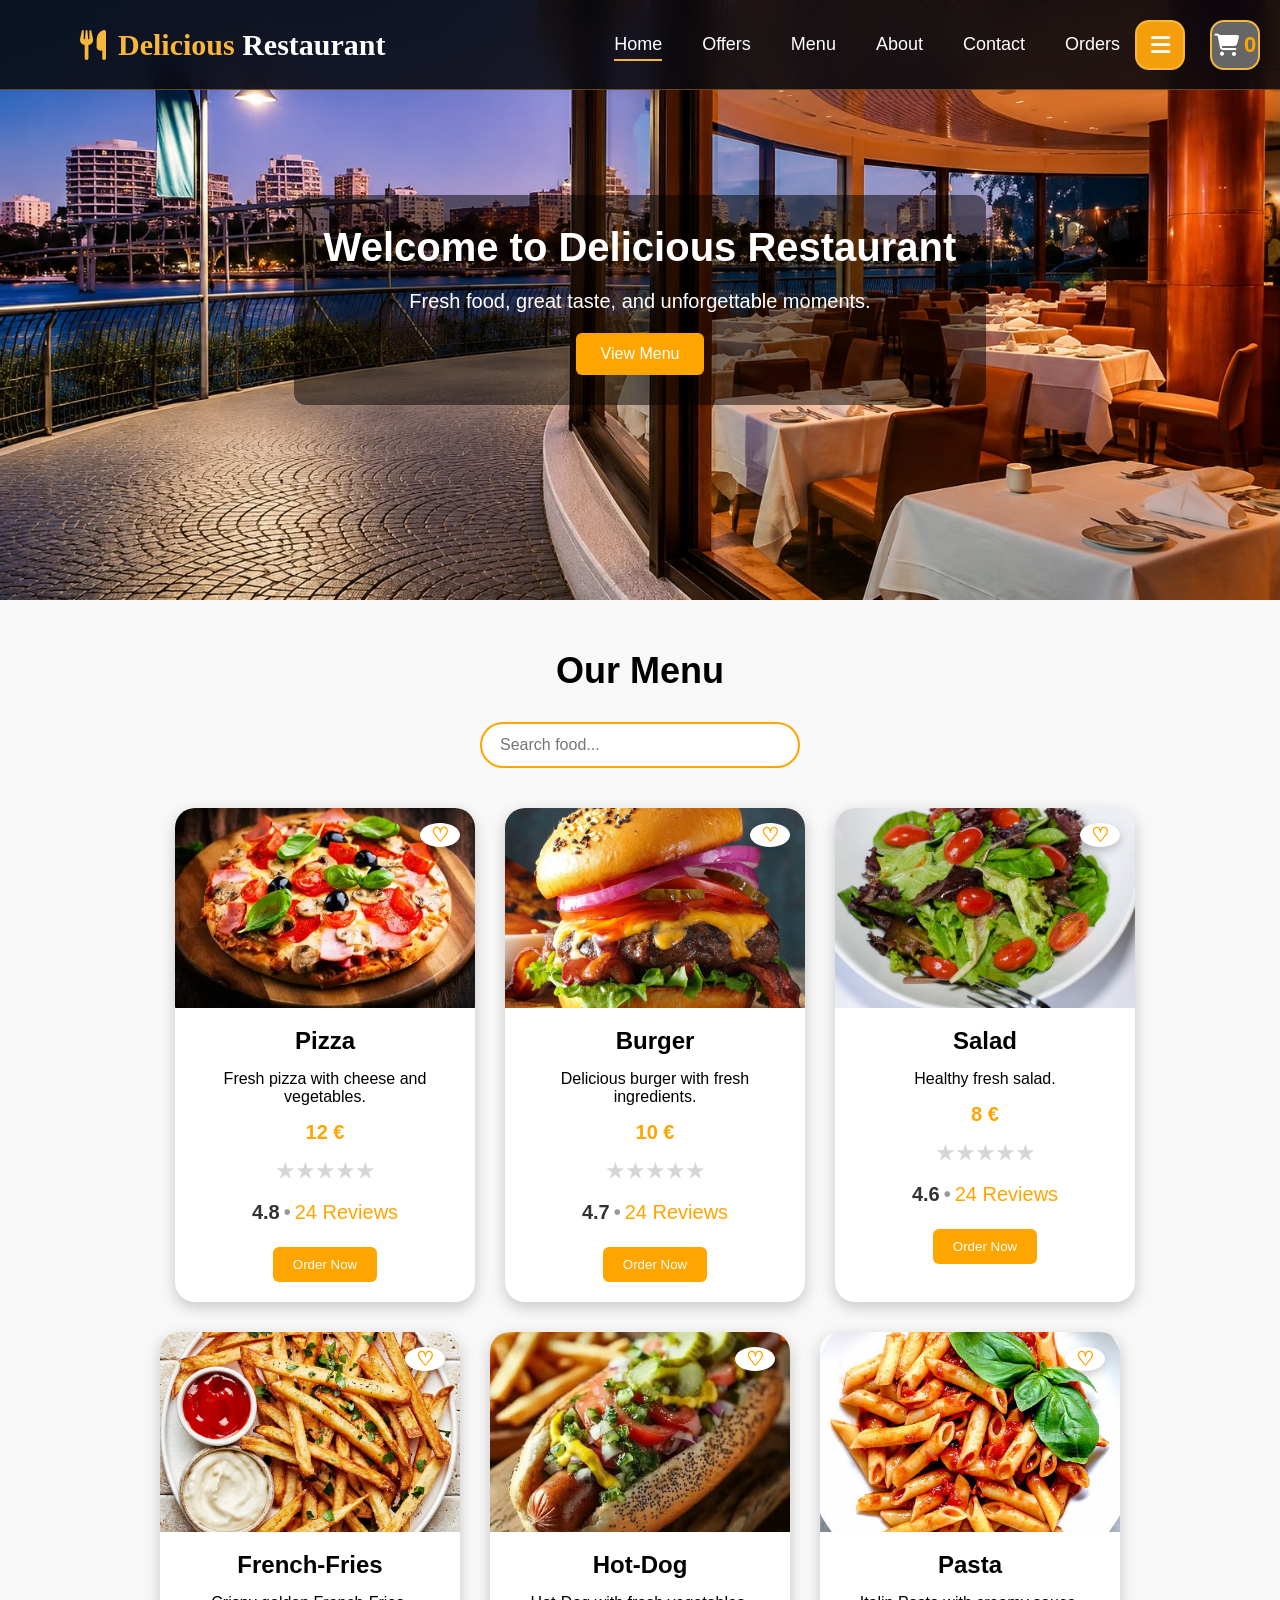
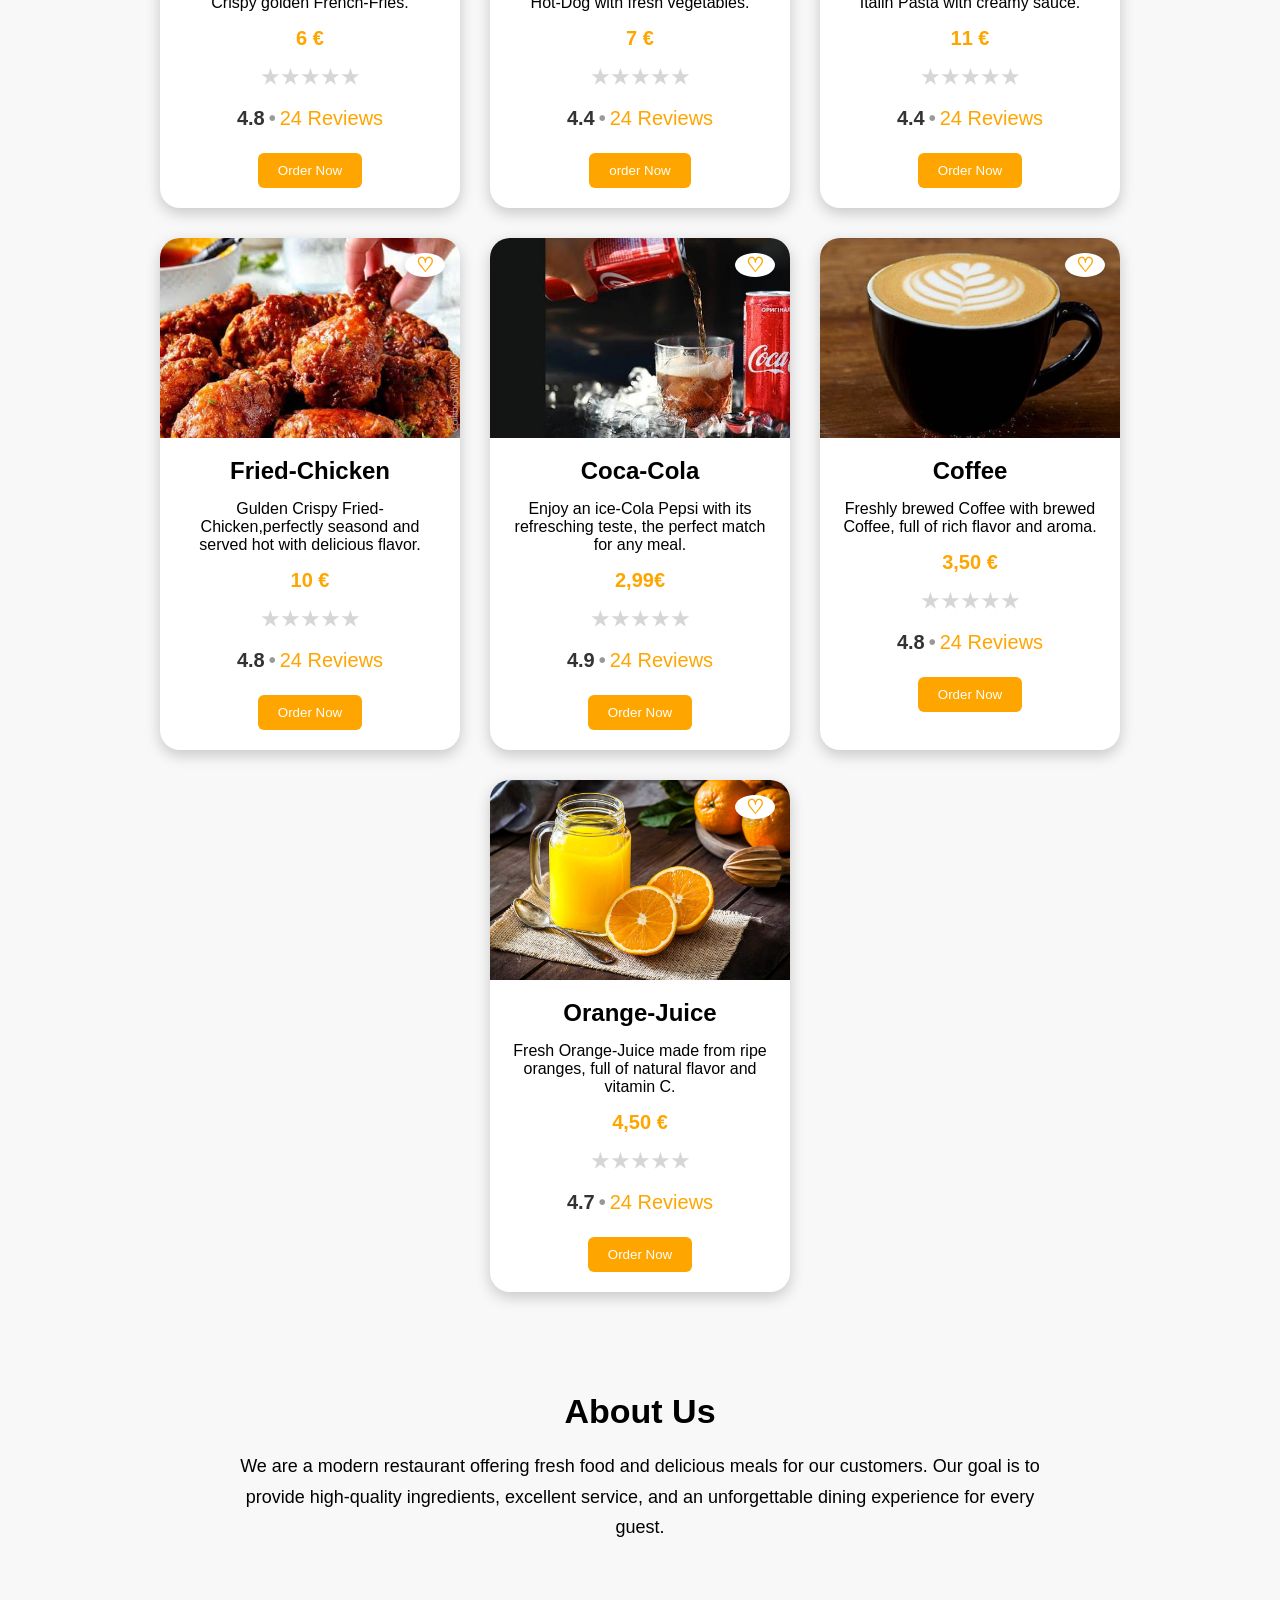
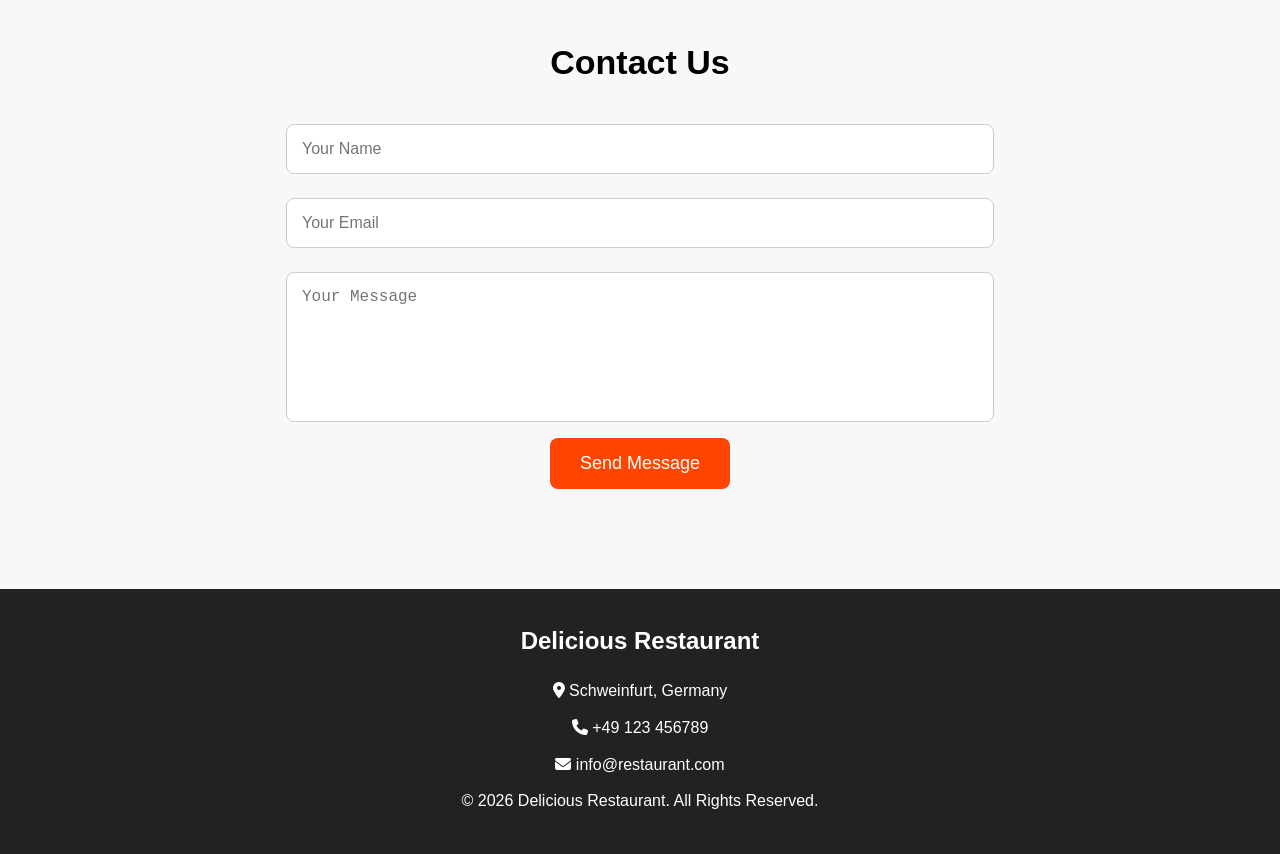
==== commit 3a8dc867: "fix" ====
--- a/index.html
+++ b/index.html
@@ -539,85 +539,3 @@
 </body>
 
 </html>
-
-
-// ==========================
-// Show Admin Foods on Home
-// ==========================
-
-function loadAdminFoodsOnHome() {
-
-    const cardsContainer =
-        document.querySelector(".cards");
-
-    if (!cardsContainer) return;
-
-
-    const foods =
-        JSON.parse(
-            localStorage.getItem("adminFoods")
-        ) || [];
-
-
-    if (foods.length === 0) return;
-
-
-    foods.forEach(function(food) {
-
-        const card =
-            document.createElement("div");
-
-        card.className = "card admin-added-food";
-
-
-        card.innerHTML = `
-
-            <span
-                class="favorite"
-                onclick="toggleFavorite(this)">
-                ♡
-            </span>
-
-            <img
-                src="${food.image}"
-                alt="${food.name}">
-
-            <h3>${food.name}</h3>
-
-            <p>
-                ${food.description}
-            </p>
-
-            <span>
-                ${Number(food.price).toFixed(2)} €
-            </span>
-
-            <button
-                onclick="orderFood('${food.name}', ${food.price})">
-
-                Order Now
-
-            </button>
-
-        `;
-
-
-        cardsContainer.appendChild(card);
-
-    });
-
-}
-
-// ==========================
-// Load Admin Foods on Home
-// ==========================
-
-window.addEventListener("load", function() {
-
-    if (document.querySelector(".cards")) {
-
-        loadAdminFoodsOnHome();
-
-    }
-
-});
